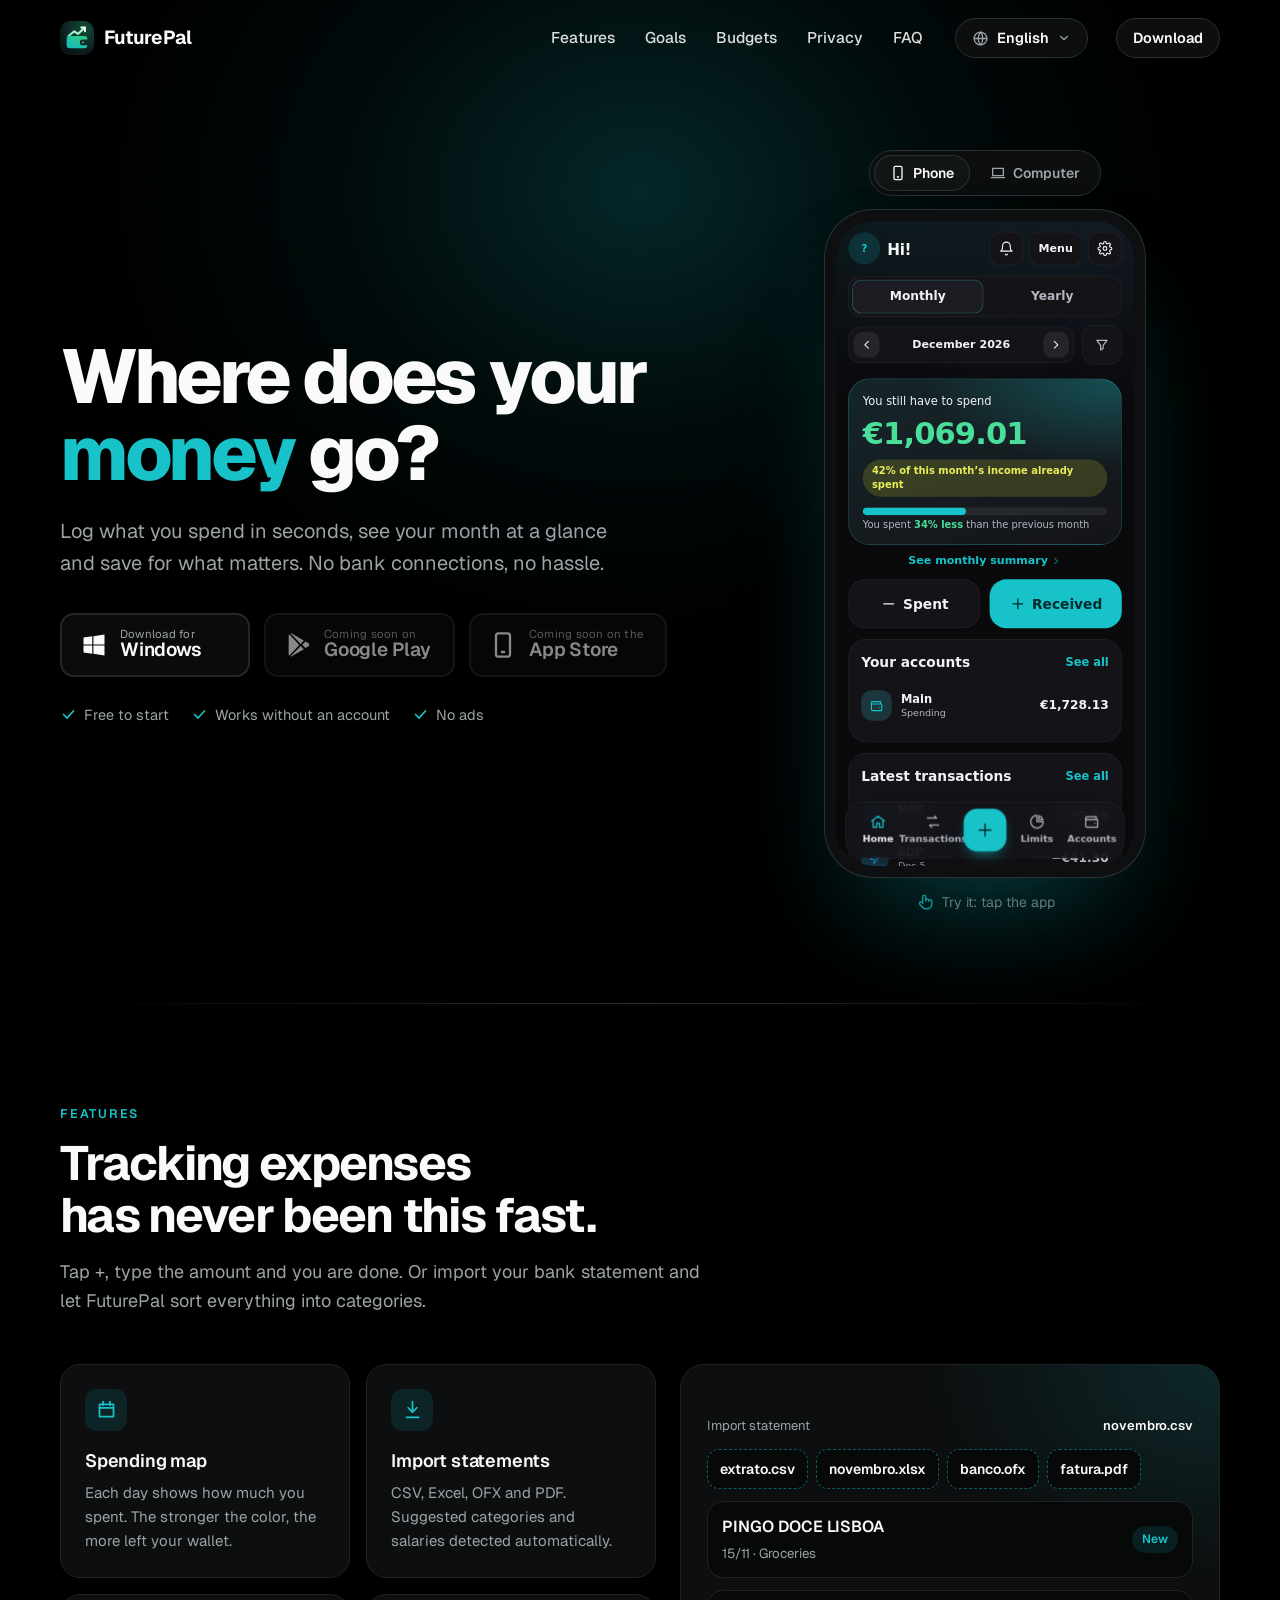
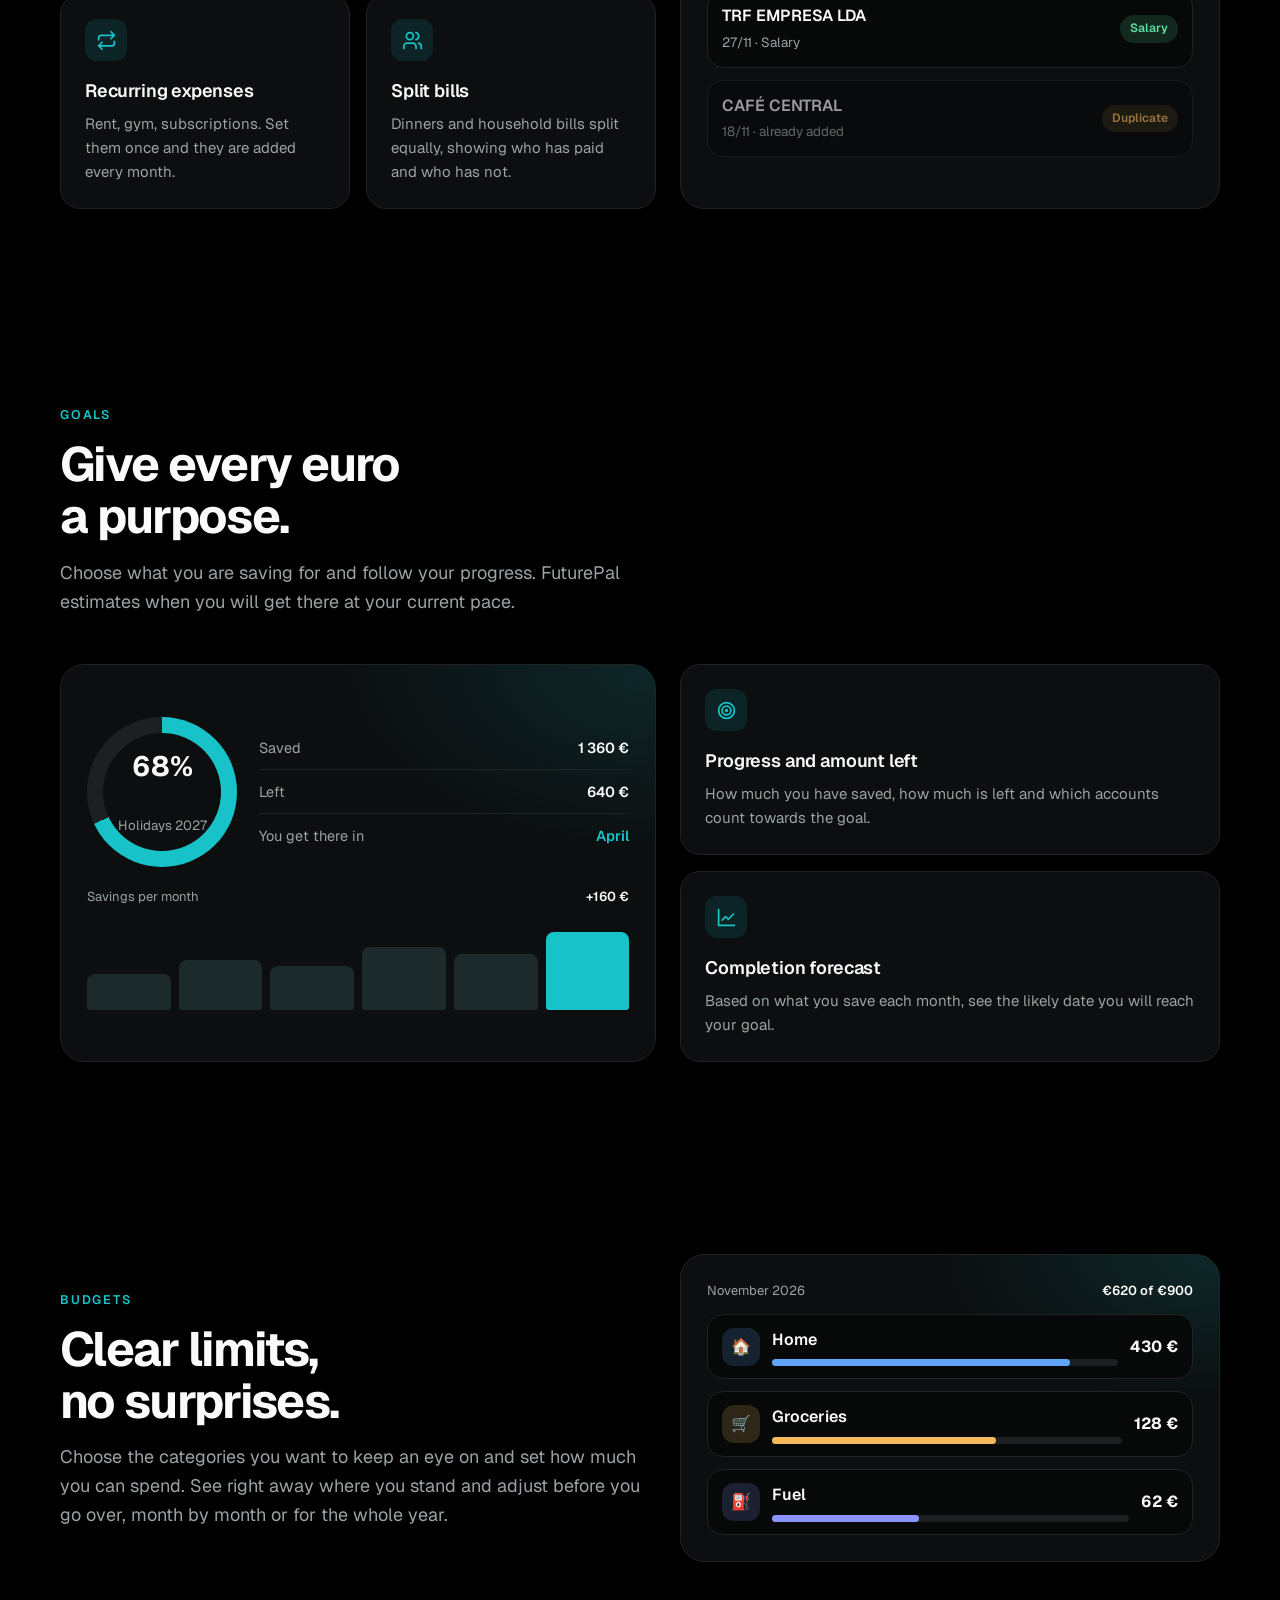
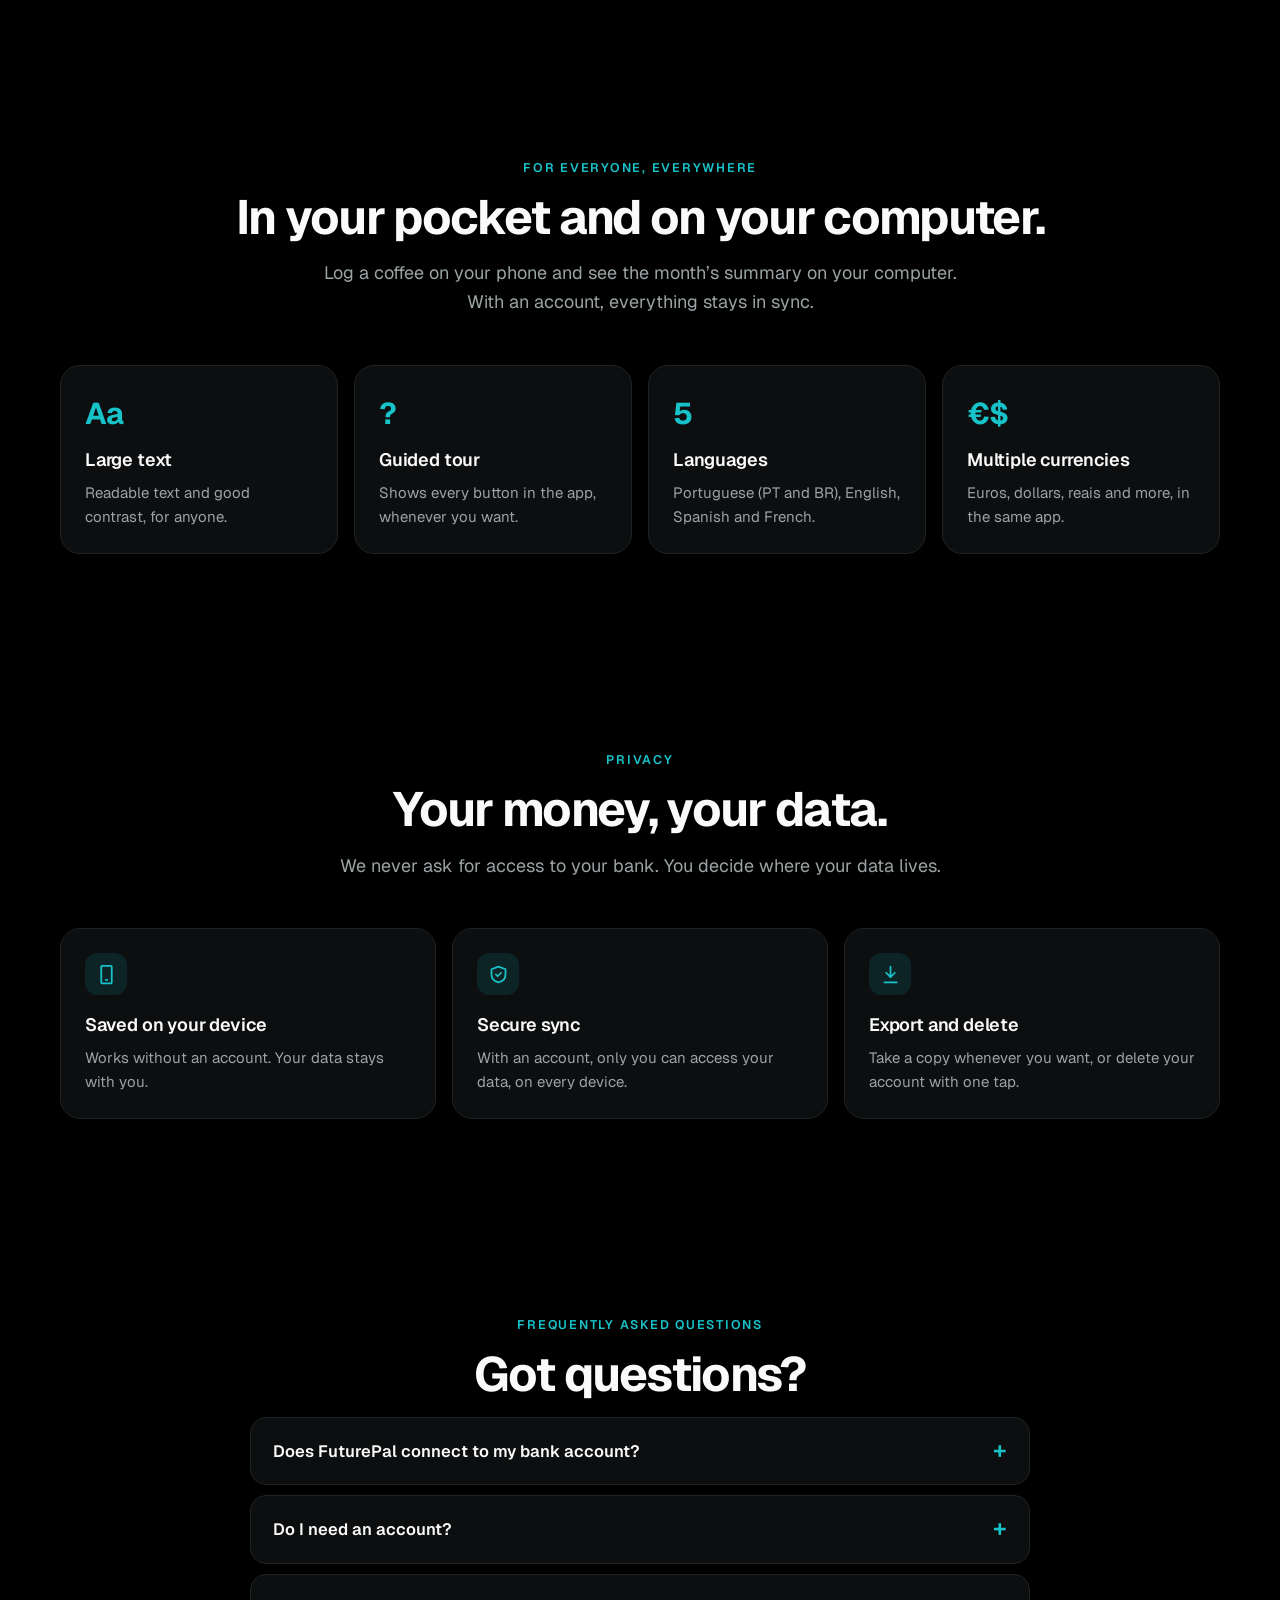
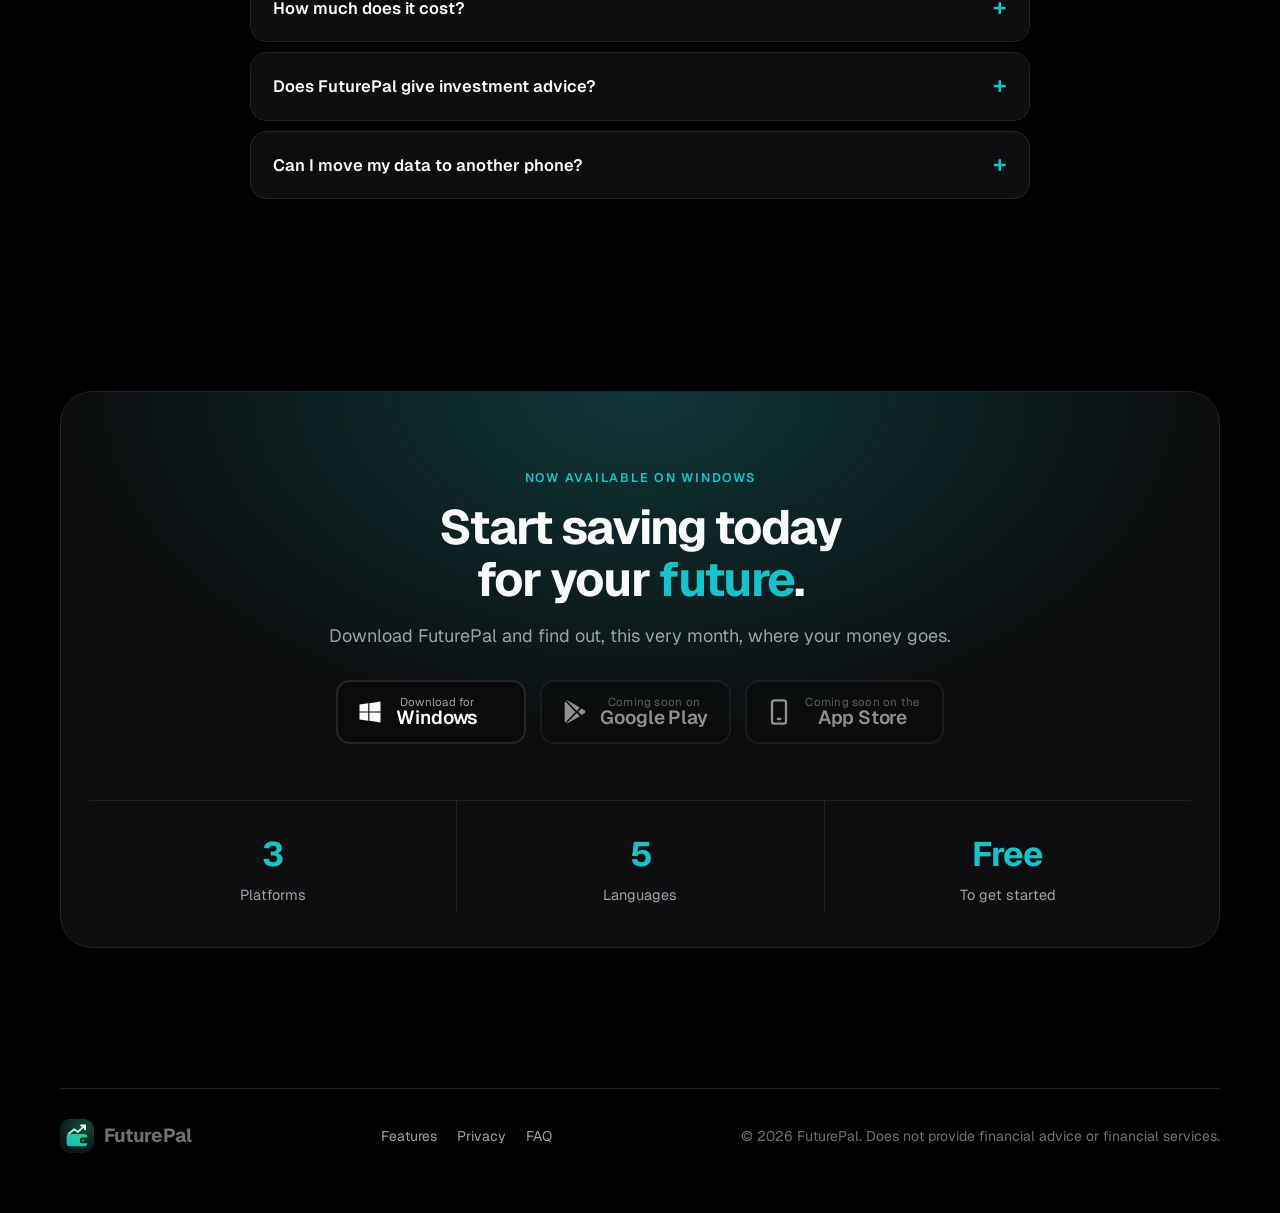
==== index.html @ 7c1280fa "FuturePal marketing site (static)" ====
<!doctype html>
<html lang="pt-PT">
<head>
<meta charset="utf-8">
<meta name="viewport" content="width=device-width, initial-scale=1">
<title>FuturePal · o teu caderno de despesas</title>
<meta name="description" content="FuturePal: a app simples para registar despesas, ver para onde vai o teu dinheiro e poupar para o que importa. Windows, Android e iPhone.">
<meta name="theme-color" content="#000000">
<link rel="icon" type="image/svg+xml" href="favicon.svg">
<link rel="apple-touch-icon" href="apple-touch-icon.png">
<link rel="preconnect" href="https://fonts.googleapis.com">
<link rel="preconnect" href="https://fonts.gstatic.com" crossorigin>
<link href="https://fonts.googleapis.com/css2?family=Geist:wght@400;500;600;700;800&display=swap" rel="stylesheet">
<style>
  :root {
    --bg: #000; --bg-2: #070909; --card: #0c0e0f; --card-2: #121516; --line: #1f2324; --line-2: #2a2f30;
    --text: #fafafa; --muted: #9ba3a4; --dim: #6c7475;
    --brand: #17c3c9; --brand-2: #6fe6ea; --brand-ink: #032a2d; --brand-soft: rgba(23,195,201,.12);
    --pos: #5ee0a0; --warn: #f5b85a; --indigo: #8b93ff;
    --max: 1160px;
  }
  * { box-sizing: border-box; }
  html { scroll-behavior: smooth; background: var(--bg); }
  body { margin: 0; background: var(--bg); color: var(--text); font: 16px/1.6 "Geist", "Segoe UI", system-ui, -apple-system, Roboto, sans-serif; -webkit-font-smoothing: antialiased; overflow-x: hidden; }
  a { color: inherit; }
  img, svg { display: block; }
  .wrap { width: min(var(--max), 100% - 48px); margin: 0 auto; }
  .accent { color: var(--brand); }

  /* ---------- topo */
  header.top { position: fixed; inset: 0 0 auto; z-index: 30; transition: background .25s, border-color .25s; border-bottom: 1px solid transparent; }
  header.top.scrolled { background: rgba(0,0,0,.72); backdrop-filter: blur(14px); border-color: var(--line); }
  .top .wrap { display: flex; align-items: center; gap: 28px; height: 76px; }
  .logo { display: inline-flex; align-items: center; gap: 10px; font-weight: 700; font-size: 19px; letter-spacing: -.02em; text-decoration: none; }
  .logo img { width: 34px; height: 34px; border-radius: 10px; }
  nav.links { display: flex; gap: 30px; margin-left: auto; }
  nav.links a { text-decoration: none; color: var(--text); font-weight: 500; font-size: 15.5px; opacity: .88; }
  nav.links a:hover { opacity: 1; color: var(--brand-2); }
  .pillbtn { display: inline-flex; align-items: center; gap: 8px; height: 40px; padding: 0 16px; border-radius: 999px; border: 1px solid var(--line-2); background: var(--card); color: var(--text); font-weight: 600; font-size: 14.5px; text-decoration: none; }
  .pillbtn:hover { border-color: var(--brand); }
  /* seletor de língua */
  .lang { position: relative; }
  nav.links + .lang { margin-left: 4px; }
  .lang-btn { cursor: pointer; font: inherit; font-weight: 600; font-size: 14.5px; }
  .lang-btn svg { width: 17px; height: 17px; color: var(--muted); }
  .lang-btn .chev { width: 14px; height: 14px; transition: rotate .2s; }
  .lang-btn[aria-expanded="true"] .chev { rotate: 180deg; }
  .lang-menu { position: absolute; right: 0; top: calc(100% + 8px); min-width: 170px; padding: 6px; border-radius: 16px; background: var(--card); border: 1px solid var(--line-2); box-shadow: 0 24px 50px -18px rgba(0,0,0,.8); z-index: 40; }
  .lang-menu button { display: flex; width: 100%; align-items: center; justify-content: space-between; gap: 10px; padding: 10px 12px; border: 0; border-radius: 11px; background: none; color: var(--text); font: inherit; font-size: 14.5px; text-align: left; cursor: pointer; }
  .lang-menu button:hover, .lang-menu button:focus-visible { background: var(--card-2); outline: none; }
  .lang-menu button[aria-selected="true"] { background: var(--brand-soft); font-weight: 600; }
  .lang-menu small { color: var(--dim); font-size: 12px; text-transform: uppercase; }
  a:focus-visible, summary:focus-visible, .store:focus-visible { outline: 2px solid var(--brand); outline-offset: 3px; }

  /* ---------- hero */
  .hero { position: relative; padding: 150px 0 90px; overflow: hidden; }
  .hero::before { content: ""; position: absolute; left: 50%; top: -260px; width: 1100px; height: 900px; transform: translateX(-50%);
    background: radial-gradient(closest-side, rgba(23,195,201,.20), rgba(23,195,201,.05) 55%, transparent); pointer-events: none; }
  .hero .wrap { position: relative; display: grid; grid-template-columns: 1.15fr .85fr; gap: 56px; align-items: center; }
  h1 { font-size: clamp(42px, 6.4vw, 76px); line-height: 1.02; letter-spacing: -.045em; margin: 0 0 22px; font-weight: 800; }
  h1 .line { display: block; white-space: nowrap; }
  .lead { font-size: clamp(17px, 1.8vw, 20px); color: var(--muted); max-width: 560px; margin: 0 0 34px; }
  .stores { display: flex; flex-wrap: wrap; gap: 14px; }
  .store { display: inline-flex; align-items: center; gap: 12px; min-width: 190px; height: 64px; padding: 0 22px 0 18px; border-radius: 14px; background: #0b0b0b; border: 2px solid #262626; color: var(--text); text-decoration: none; transition: border-color .2s, transform .2s; }
  .store:hover { border-color: var(--brand); transform: translateY(-2px); }
  .store svg { width: 28px; height: 28px; flex: none; }
  .store span { display: flex; flex-direction: column; line-height: 1.1; }
  .store small { font-size: 11.5px; color: var(--muted); letter-spacing: .02em; }
  .store b { font-size: 19px; font-weight: 600; letter-spacing: -.01em; }
  .store.off { opacity: .55; pointer-events: none; }
  .store .tag { margin-left: auto; padding: 2px 8px; border-radius: 99px; background: var(--brand-soft); color: var(--brand); font-size: 11px; font-weight: 600; }
  .trust { display: flex; flex-wrap: wrap; gap: 8px 22px; margin-top: 26px; color: var(--muted); font-size: 14.5px; }
  .trust span { display: inline-flex; align-items: center; gap: 7px; }
  .trust svg { width: 17px; height: 17px; color: var(--brand); }

  /* telemóvel com o Início da app */
  .phone { justify-self: center; width: 320px; padding: 11px; border-radius: 48px; background: #0d0f10; box-shadow: 0 0 0 1px #2b3132, 0 60px 120px -40px rgba(23,195,201,.35), 0 40px 80px -30px rgba(0,0,0,.9); position: relative; }
  .phone-wrap { justify-self: center; display: flex; flex-direction: column; align-items: center; gap: 14px; width: 100%; }
  /* escolher a demonstração: telemóvel ou computador */
  .dev-switch { display: inline-flex; gap: 4px; padding: 4px; border-radius: 999px; background: var(--card); border: 1px solid var(--line-2); }
  .dev-switch button { display: inline-flex; align-items: center; gap: 7px; height: 36px; padding: 0 16px; border: 0; border-radius: 999px; background: none; color: var(--muted); font: inherit; font-size: 14px; font-weight: 600; cursor: pointer; }
  .dev-switch button svg { width: 16px; height: 16px; }
  .dev-switch button.on { background: var(--card-2); color: var(--text); box-shadow: inset 0 0 0 1px var(--line-2); }
  .dev-switch button:focus-visible { outline: 2px solid var(--brand); outline-offset: 2px; }
  /* modo computador: o hero passa a uma coluna e o telemóvel dá lugar a um portátil */
  .hero.pc .wrap { grid-template-columns: 1fr; text-align: center; }
  .hero.pc .lead { margin-left: auto; margin-right: auto; }
  .hero.pc .stores, .hero.pc .trust { justify-content: center; }
  .hero.pc .phone { width: min(1100px, 100%); padding: 12px 12px 14px; border-radius: 18px; background: #0d0f10; }
  .hero.pc .phone::after { content: ""; position: absolute; left: -6%; right: -6%; bottom: -16px; height: 16px; border-radius: 0 0 18px 18px; background: linear-gradient(#22282a, #111415); box-shadow: 0 18px 30px -12px rgba(0,0,0,.8); }
  .hero.pc .screen { aspect-ratio: 1920 / 1080; border-radius: 8px; }
  .hero.pc .screen iframe { width: 1920px; height: 1080px; }
  .hero.pc .phone-wrap { margin-top: 10px; }
  .hero.pc .try { margin-top: 18px; }
  /* a app é desenhada com a largura de um telemóvel real (390 px) e reduzida para caber na moldura */
  .screen { position: relative; width: 100%; aspect-ratio: 390 / 844; border-radius: 38px; overflow: hidden; background: #0a0a0d; }
  .screen iframe { position: absolute; left: 0; top: 0; width: 390px; height: 844px; border: 0; transform-origin: 0 0; transform: scale(var(--k, .764)); }
  .try { margin: 0; display: inline-flex; align-items: center; gap: 8px; color: var(--muted); font-size: 14px; }
  .try svg { width: 18px; height: 18px; color: var(--brand); }
  .pulse { animation: fp-pulse 1.2s ease 2; }
  @keyframes fp-pulse { 50% { box-shadow: 0 0 0 6px rgba(23,195,201,.35); } }
  .s-hello small { color: #a9abb6; } .s-hello b { display: block; font-size: 20px; letter-spacing: -.02em; }
  .s-hero { margin-top: 12px; padding: 14px; border-radius: 20px; border: 1px solid rgba(23,195,201,.3); background: radial-gradient(120% 90% at 100% 0%, rgba(23,195,201,.3), transparent 60%), #111316; }
  .s-hero .m { text-align: center; font-weight: 600; margin-bottom: 8px; }
  .s-hero small { color: #a9abb6; } .s-hero strong { display: block; font-size: 30px; letter-spacing: -.03em; line-height: 1.1; margin: 2px 0 8px; }
  .s-bar { height: 6px; border-radius: 9px; background: rgba(255,255,255,.08); } .s-bar i { display: block; width: 40%; height: 100%; border-radius: 9px; background: #17c3c9; }
  .s-stats { display: grid; grid-template-columns: repeat(3, 1fr); gap: 6px; margin-top: 10px; }
  .s-stats div { background: rgba(0,0,0,.4); border-radius: 12px; padding: 7px; } .s-stats small { display: block; font-size: 10px; } .s-stats b { font-size: 11.5px; }
  .s-card { margin-top: 10px; padding: 12px; border-radius: 18px; background: #111316; border: 1px solid rgba(255,255,255,.06); }
  .s-card h4 { margin: 0 0 8px; font-size: 13px; font-weight: 600; }
  .heat { display: grid; grid-template-columns: repeat(7, 1fr); gap: 4px; }
  .heat span { aspect-ratio: 1 / 1.1; border-radius: 7px; background: #1a1c20; display: grid; place-items: center; font-size: 9.5px; color: #a9abb6; }
  .heat .l1 { background: #1f4346; color: #fff; } .heat .l2 { background: #1a6a6e; color: #fff; } .heat .l3 { background: #18999e; color: #032a2d; } .heat .l4 { background: #17c3c9; color: #032a2d; }
  .heat .e { background: none; }
  .s-nav { display: flex; justify-content: space-around; align-items: center; margin-top: 10px; padding: 8px; border-radius: 18px; background: #111316; border: 1px solid rgba(255,255,255,.06); color: #a9abb6; font-size: 9.5px; }
  .s-nav .plus { width: 38px; height: 38px; border-radius: 13px; background: #17c3c9; color: #032a2d; display: grid; place-items: center; font-size: 22px; font-weight: 700; }
  .s-nav .on { color: #fff; }

  /* ---------- secções */
  section { padding: 96px 0; scroll-margin-top: 70px; }
  .eyebrow { display: inline-block; color: var(--brand); font-weight: 600; letter-spacing: .14em; text-transform: uppercase; font-size: 12.5px; margin-bottom: 14px; }
  h2 { font-size: clamp(32px, 4.2vw, 48px); line-height: 1.08; letter-spacing: -.035em; margin: 0 0 16px; font-weight: 700; }
  .sub { color: var(--muted); font-size: 18px; max-width: 640px; margin: 0 0 48px; }
  .head-center { text-align: center; } .head-center .sub { margin-left: auto; margin-right: auto; }
  .divider { height: 1px; background: linear-gradient(90deg, transparent, var(--line-2), transparent); }

  /* cartões de funcionalidades */
  .split { display: grid; grid-template-columns: 1.05fr .95fr; gap: 24px; align-items: stretch; }
  .split.rev .cards { order: 2; }
  .cards { display: grid; grid-template-columns: 1fr 1fr; gap: 16px; }
  .cards.one { grid-template-columns: 1fr; }
  .card { padding: 24px; border-radius: 20px; background: var(--card); border: 1px solid var(--line); transition: border-color .2s, transform .2s; }
  .card:hover { border-color: var(--line-2); transform: translateY(-2px); }
  .card .ic { width: 42px; height: 42px; border-radius: 12px; display: grid; place-items: center; background: var(--brand-soft); color: var(--brand); margin-bottom: 16px; }
  .card .ic svg { width: 21px; height: 21px; }
  .card h3 { margin: 0 0 6px; font-size: 18px; font-weight: 600; letter-spacing: -.01em; }
  .card p { margin: 0; color: var(--muted); font-size: 15px; }

  /* painel com a "imagem" da app */
  .panel { position: relative; border-radius: 24px; padding: 26px; background: radial-gradient(90% 80% at 100% 0%, rgba(23,195,201,.14), transparent 60%), var(--card); border: 1px solid var(--line); display: flex; flex-direction: column; justify-content: center; gap: 12px; overflow: hidden; }
  .panel .ph { font-size: 13px; color: var(--muted); display: flex; justify-content: space-between; }
  .panel .ph b { color: var(--text); font-weight: 600; }
  .row { display: flex; align-items: center; gap: 12px; padding: 12px 14px; border-radius: 16px; background: var(--bg-2); border: 1px solid var(--line); }
  .row .ic { width: 38px; height: 38px; border-radius: 12px; display: grid; place-items: center; font-weight: 700; flex: none; }
  .row .grow { flex: 1; min-width: 0; } .row .grow b { display: block; font-weight: 600; } .row .grow small { color: var(--muted); }
  .bar2 { height: 7px; border-radius: 9px; background: #1c2021; margin-top: 7px; } .bar2 i { display: block; height: 100%; border-radius: 9px; }
  .chip { padding: 4px 10px; border-radius: 99px; font-size: 12px; font-weight: 600; background: var(--brand-soft); color: var(--brand); white-space: nowrap; }
  .files { display: flex; flex-wrap: wrap; gap: 8px; }
  .files span { padding: 8px 12px; border-radius: 12px; background: var(--bg-2); border: 1px dashed rgba(23,195,201,.45); font-weight: 600; font-size: 14px; }
  .goal { display: grid; grid-template-columns: auto 1fr; gap: 22px; align-items: center; }
  .goal-ring { width: 150px; height: 150px; border-radius: 50%; background: conic-gradient(var(--brand) 0 68%, #1c2021 68% 100%); display: grid; place-items: center; }
  .goal-ring div { width: 118px; height: 118px; border-radius: 50%; background: var(--card); display: grid; place-items: center; text-align: center; line-height: 1.2; }
  .goal-ring b { font-size: 28px; } .goal-ring small { color: var(--muted); }
  .kv { display: grid; gap: 10px; }
  .kv div { display: flex; justify-content: space-between; gap: 12px; padding-bottom: 10px; border-bottom: 1px solid var(--line); font-size: 14.5px; }
  .kv div:last-child { border: 0; padding: 0; }
  .kv span { color: var(--muted); } .kv b { font-weight: 600; }
  .trend { display: flex; align-items: flex-end; gap: 8px; height: 90px; }
  .trend i { flex: 1; border-radius: 8px 8px 3px 3px; background: #1c2a2b; }
  .trend i.hi { background: var(--brand); }

  /* plataformas e "para todos" */
  .grid3 { display: grid; grid-template-columns: repeat(3, 1fr); gap: 16px; }
  .grid4 { display: grid; grid-template-columns: repeat(4, 1fr); gap: 16px; }
  .tile .big { font-size: 30px; font-weight: 700; color: var(--brand); letter-spacing: -.02em; margin-bottom: 8px; }

  /* perguntas */
  .faq { max-width: 780px; margin: 0 auto; display: grid; gap: 10px; }
  details { border-radius: 16px; background: var(--card); border: 1px solid var(--line); padding: 2px 22px; }
  summary { cursor: pointer; list-style: none; display: flex; justify-content: space-between; gap: 12px; padding: 18px 0; font-weight: 600; font-size: 16.5px; }
  summary::-webkit-details-marker { display: none; }
  summary::after { content: "+"; color: var(--brand); font-size: 24px; line-height: 1; transition: transform .2s; }
  details[open] summary::after { transform: rotate(45deg); }
  details p { margin: 0 0 18px; color: var(--muted); }

  /* chamada final */
  .final { position: relative; text-align: center; padding: 72px 28px 36px; border-radius: 32px; background: radial-gradient(70% 90% at 50% 0%, rgba(23,195,201,.22), transparent 70%), var(--card); border: 1px solid var(--line); overflow: hidden; }
  .final .sub { margin: 0 auto 30px; }
  .final .stores { justify-content: center; }
  .stats { display: grid; grid-template-columns: repeat(3, 1fr); margin-top: 56px; border-top: 1px solid var(--line); }
  .stats div { padding: 26px 12px 4px; }
  .stats div + div { border-left: 1px solid var(--line); }
  .stats b { display: block; font-size: clamp(26px, 3vw, 34px); font-weight: 700; letter-spacing: -.03em; color: var(--brand); }
  .stats span { color: var(--muted); font-size: 14.5px; }

  footer { padding: 44px 0 60px; color: var(--dim); font-size: 14px; }
  footer .wrap { display: flex; flex-wrap: wrap; gap: 16px 28px; align-items: center; justify-content: space-between; border-top: 1px solid var(--line); padding-top: 30px; }
  footer p { margin: 0; }
  footer nav { display: flex; gap: 20px; } footer nav a { text-decoration: none; color: var(--muted); } footer nav a:hover { color: var(--text); }

  .reveal { opacity: 0; transform: translateY(22px); transition: opacity .7s ease, transform .7s ease; }
  .reveal.in { opacity: 1; transform: none; }

  @media (max-width: 960px) {
    nav.links { display: none; }
    .top .lang { margin-left: auto; }
    .hero { padding: 120px 0 60px; }
    .hero .wrap { grid-template-columns: 1fr; text-align: center; }
    .lead { margin-left: auto; margin-right: auto; }
    .stores, .trust { justify-content: center; }
    .split, .split.rev { grid-template-columns: 1fr; }
    .split.rev .cards { order: 0; }
    .grid3 { grid-template-columns: 1fr; }
    .grid4 { grid-template-columns: 1fr 1fr; }
    section { padding: 64px 0; }
  }
  @media (max-width: 560px) {
    .wrap { width: min(var(--max), 100% - 32px); }
    .cards, .grid4 { grid-template-columns: 1fr; }
    .store { width: 100%; }
    .goal { grid-template-columns: 1fr; justify-items: center; }
    .stats { grid-template-columns: 1fr; }
    .stats div + div { border-left: 0; border-top: 1px solid var(--line); }
    .top .pillbtn.dl { display: none; }
    .top .lang { margin-left: auto; }
    .phone { width: min(320px, 100%); }
  }
  @media (prefers-reduced-motion: reduce) { html { scroll-behavior: auto; } .reveal { opacity: 1; transform: none; transition: none; } .store, .card { transition: none; } }
</style>
</head>
<body>

<!-- ícones reutilizados -->
<svg width="0" height="0" style="position:absolute" aria-hidden="true">
  <symbol id="i-win" viewBox="0 0 24 24"><path fill="currentColor" d="M3 5.5l7.5-1v7H3zM11.5 4.4L21 3v8.5h-9.5zM3 12.5h7.5v7L3 18.5zM11.5 12.5H21V21l-9.5-1.4z"/></symbol>
  <symbol id="i-play" viewBox="0 0 24 24"><path fill="currentColor" d="M4.5 2.8c-.3.3-.5.8-.5 1.4v15.6c0 .6.2 1.1.5 1.4l8.6-9.2zM14.4 12.9l2.6 2.8-10.4 6c-.4.2-.8.3-1.1.2zM14.4 11.1L5.5 1.9c.4-.1.8 0 1.1.2l10.4 6zM18.4 9.1l2.6 1.5c1 .6 1 1.8 0 2.4l-2.6 1.5-2.8-2.7z"/></symbol>
  <symbol id="i-phone" viewBox="0 0 24 24"><path fill="none" stroke="currentColor" stroke-width="2" stroke-linecap="round" d="M8 2h8a2 2 0 0 1 2 2v16a2 2 0 0 1-2 2H8a2 2 0 0 1-2-2V4a2 2 0 0 1 2-2zM11 18h2"/></symbol>
  <symbol id="i-check" viewBox="0 0 24 24"><path fill="none" stroke="currentColor" stroke-width="2.4" stroke-linecap="round" stroke-linejoin="round" d="M5 12l5 5 9-10"/></symbol>
</svg>

<header class="top" id="top">
  <div class="wrap">
    <a class="logo" href="#inicio" aria-label="FuturePal, início">
      <img src="brand/futurepal-icon.svg" alt="" width="34" height="34">
      FuturePal
    </a>
    <nav class="links" aria-label="Secções">
      <a href="#funcoes">Funcionalidades</a>
      <a href="#metas">Metas</a>
      <a href="#orcamentos">Orçamentos</a>
      <a href="#privacidade">Privacidade</a>
      <a href="#perguntas">Perguntas</a>
    </nav>
    <div class="lang" id="lang">
      <button type="button" class="pillbtn lang-btn" aria-haspopup="listbox" aria-expanded="false" aria-label="Língua / Language">
        <svg viewBox="0 0 24 24" fill="none" stroke="currentColor" stroke-width="1.8" stroke-linecap="round" stroke-linejoin="round" aria-hidden="true"><circle cx="12" cy="12" r="9"/><path d="M3 12h18M12 3a14 14 0 0 1 0 18M12 3a14 14 0 0 0 0 18"/></svg>
        <span id="lang-name">Português</span>
        <svg class="chev" viewBox="0 0 24 24" fill="none" stroke="currentColor" stroke-width="2" stroke-linecap="round" stroke-linejoin="round" aria-hidden="true"><path d="M6 9l6 6 6-6"/></svg>
      </button>
      <div class="lang-menu" role="listbox" hidden></div>
    </div>
    <a class="pillbtn dl" href="#descarregar">Descarregar</a>
  </div>
</header>

<main id="inicio">
  <!-- ======================================================= hero -->
  <div class="hero">
    <div class="wrap">
      <div>
        <h1 data-i18n-html="hero"><span class="line">Para onde vai</span><span class="line">o teu <span class="accent">dinheiro</span>?</span></h1>
        <p class="lead">Regista o que gastas em segundos, vê o mês num só olhar e poupa para o que importa. Sem bancos ligados, sem complicações.</p>
        <div class="stores">
          <a class="store" href="https://github.com/therealsyk/futurepal/releases/latest" rel="noopener">
            <svg><use href="#i-win"/></svg><span><small>Descarregar para</small><b>Windows</b></span>
          </a>
          <a class="store off" href="#descarregar" aria-disabled="true">
            <svg><use href="#i-play"/></svg><span><small>Brevemente no</small><b>Google Play</b></span>
          </a>
          <a class="store off" href="#descarregar" aria-disabled="true">
            <svg><use href="#i-phone"/></svg><span><small>Brevemente na</small><b>App Store</b></span>
          </a>
        </div>
        <div class="trust">
          <span><svg><use href="#i-check"/></svg>Grátis para começar</span>
          <span><svg><use href="#i-check"/></svg>Funciona sem conta</span>
          <span><svg><use href="#i-check"/></svg>Sem anúncios</span>
        </div>
      </div>

      <div class="phone-wrap">
        <div class="dev-switch" role="group" aria-label="Demonstração">
          <button type="button" class="on" data-dev="phone" aria-pressed="true"><svg viewBox="0 0 24 24" fill="none" stroke="currentColor" stroke-width="2" stroke-linecap="round" aria-hidden="true"><path d="M8 2h8a2 2 0 0 1 2 2v16a2 2 0 0 1-2 2H8a2 2 0 0 1-2-2V4a2 2 0 0 1 2-2zM11 18h2"/></svg><span>Telemóvel</span></button>
          <button type="button" data-dev="pc" aria-pressed="false"><svg viewBox="0 0 24 24" fill="none" stroke="currentColor" stroke-width="2" stroke-linecap="round" aria-hidden="true"><path d="M4 5h16v11H4zM2 19h20"/></svg><span>Computador</span></button>
        </div>
        <div class="phone">
          <div class="screen"><iframe id="demo" src="demo/index.html?lang=pt" title="Demonstração interativa da app FuturePal" loading="lazy"></iframe></div>
        </div>
        <p class="try"><svg viewBox="0 0 24 24" fill="none" stroke="currentColor" stroke-width="2" stroke-linecap="round" stroke-linejoin="round" aria-hidden="true"><path d="M9 11V5a2 2 0 0 1 4 0v6M13 10a2 2 0 0 1 4 0v1M17 11a2 2 0 0 1 4 0v4a6 6 0 0 1-6 6h-2a6 6 0 0 1-5-2.7L5 15a2 2 0 0 1 3.3-2.3L9 14"/></svg><span>Experimenta: toca na app</span></p>
      </div>
    </div>
  </div>

  <div class="wrap divider"></div>

  <!-- ======================================================= funcionalidades -->
  <section id="funcoes">
    <div class="wrap">
      <div class="reveal">
        <span class="eyebrow">Funcionalidades</span>
        <h2>Registar despesas<br>nunca foi tão rápido.</h2>
        <p class="sub">Toca no +, escreve o valor e está feito. Ou importa o extrato do banco e deixa o FuturePal arrumar tudo por categorias.</p>
      </div>
      <div class="split">
        <div class="cards">
          <div class="card reveal">
            <div class="ic"><svg viewBox="0 0 24 24" fill="none" stroke="currentColor" stroke-width="2" stroke-linecap="round" stroke-linejoin="round"><path d="M4 6h16v14H4zM4 10h16M8 3v4M16 3v4"/></svg></div>
            <h3>Mapa de gastos</h3><p>Cada dia mostra quanto gastaste. Quanto mais forte a cor, mais saiu da carteira.</p>
          </div>
          <div class="card reveal">
            <div class="ic"><svg viewBox="0 0 24 24" fill="none" stroke="currentColor" stroke-width="2" stroke-linecap="round" stroke-linejoin="round"><path d="M12 3v12M7 10l5 5 5-5M5 21h14"/></svg></div>
            <h3>Importar extratos</h3><p>CSV, Excel, OFX e PDF. Categorias sugeridas e salários detetados sozinhos.</p>
          </div>
          <div class="card reveal">
            <div class="ic"><svg viewBox="0 0 24 24" fill="none" stroke="currentColor" stroke-width="2" stroke-linecap="round" stroke-linejoin="round"><path d="M17 2l4 4-4 4M3 11V9a3 3 0 0 1 3-3h15M7 22l-4-4 4-4M21 13v2a3 3 0 0 1-3 3H3"/></svg></div>
            <h3>Despesas fixas</h3><p>Renda, ginásio, subscrições. Defines uma vez e entram todos os meses.</p>
          </div>
          <div class="card reveal">
            <div class="ic"><svg viewBox="0 0 24 24" fill="none" stroke="currentColor" stroke-width="2" stroke-linecap="round" stroke-linejoin="round"><path d="M16 21v-2a4 4 0 0 0-4-4H6a4 4 0 0 0-4 4v2M9 11a4 4 0 1 0 0-8 4 4 0 0 0 0 8zM22 21v-2a4 4 0 0 0-3-3.9M16 3.1a4 4 0 0 1 0 7.8"/></svg></div>
            <h3>Dividir contas</h3><p>Jantares e contas da casa divididos por igual, com quem já pagou e quem falta.</p>
          </div>
        </div>
        <div class="panel reveal" aria-hidden="true">
          <div class="ph"><span>Importar extrato</span><b>novembro.csv</b></div>
          <div class="files"><span>extrato.csv</span><span>novembro.xlsx</span><span>banco.ofx</span><span>fatura.pdf</span></div>
          <div class="row"><div class="grow"><b>PINGO DOCE LISBOA</b><small>15/11 · Supermercado</small></div><span class="chip">Novo</span></div>
          <div class="row"><div class="grow"><b>TRF EMPRESA LDA</b><small>27/11 · Salário</small></div><span class="chip" style="background:rgba(94,224,160,.14);color:#5ee0a0">Salário</span></div>
          <div class="row" style="opacity:.6"><div class="grow"><b>CAFÉ CENTRAL</b><small>18/11 · já registado</small></div><span class="chip" style="background:rgba(245,184,90,.14);color:#f5b85a">Repetido</span></div>
        </div>
      </div>
    </div>
  </section>

  <!-- ======================================================= metas -->
  <section id="metas">
    <div class="wrap">
      <div class="reveal">
        <span class="eyebrow">Metas</span>
        <h2>Dá um destino<br>a cada euro.</h2>
        <p class="sub">Escolhe para o que estás a poupar e acompanha o caminho. O FuturePal estima quando lá chegas, ao teu ritmo atual.</p>
      </div>
      <div class="split rev">
        <div class="cards one">
          <div class="card reveal">
            <div class="ic"><svg viewBox="0 0 24 24" fill="none" stroke="currentColor" stroke-width="2" stroke-linecap="round" stroke-linejoin="round"><circle cx="12" cy="12" r="9"/><circle cx="12" cy="12" r="5"/><circle cx="12" cy="12" r="1"/></svg></div>
            <h3>Progresso e valor em falta</h3><p>Quanto já juntaste, quanto falta e as contas que contam para a meta.</p>
          </div>
          <div class="card reveal">
            <div class="ic"><svg viewBox="0 0 24 24" fill="none" stroke="currentColor" stroke-width="2" stroke-linecap="round" stroke-linejoin="round"><path d="M3 3v18h18M7 15l4-4 3 3 6-6"/></svg></div>
            <h3>Previsão de conclusão</h3><p>Com base no que poupas por mês, vês a data provável em que chegas à meta.</p>
          </div>
        </div>
        <div class="panel reveal" aria-hidden="true">
          <div class="goal">
            <div class="goal-ring"><div><b>68%</b><small>Férias 2027</small></div></div>
            <div class="kv">
              <div><span>Juntado</span><b>1 360 €</b></div>
              <div><span>Falta</span><b>640 €</b></div>
              <div><span>Chegas lá em</span><b class="accent">abril</b></div>
            </div>
          </div>
          <div class="ph" style="margin-top:8px"><span>Poupança por mês</span><b>+160 €</b></div>
          <div class="trend"><i style="height:40%"></i><i style="height:55%"></i><i style="height:48%"></i><i style="height:70%"></i><i style="height:62%"></i><i class="hi" style="height:86%"></i></div>
        </div>
      </div>
    </div>
  </section>

  <!-- ======================================================= orçamentos -->
  <section id="orcamentos">
    <div class="wrap">
      <div class="split">
        <div class="reveal" style="align-self:center">
          <span class="eyebrow">Orçamentos</span>
          <h2>Limites claros,<br>sem surpresas.</h2>
          <p class="sub" style="margin-bottom:0">Escolhe as categorias que queres controlar e define quanto podes gastar. Vês logo onde estás e acertas o passo antes de passar do limite, mês a mês ou no ano inteiro.</p>
        </div>
        <div class="panel reveal" aria-hidden="true">
          <div class="ph"><span>Novembro 2026</span><b>620 € de 900 €</b></div>
          <div class="row"><span class="ic" style="background:rgba(96,165,250,.16);color:#60a5fa">🏠</span><div class="grow"><b>Casa</b><div class="bar2"><i style="width:86%;background:#60a5fa"></i></div></div><b>430 €</b></div>
          <div class="row"><span class="ic" style="background:rgba(245,184,90,.16);color:#f5b85a">🛒</span><div class="grow"><b>Supermercado</b><div class="bar2"><i style="width:64%;background:#f5b85a"></i></div></div><b>128 €</b></div>
          <div class="row"><span class="ic" style="background:rgba(139,147,255,.16);color:#8b93ff">⛽</span><div class="grow"><b>Combustível</b><div class="bar2"><i style="width:41%;background:#8b93ff"></i></div></div><b>62 €</b></div>
        </div>
      </div>
    </div>
  </section>

  <!-- ======================================================= em todo o lado / para todos -->
  <section>
    <div class="wrap">
      <div class="head-center reveal">
        <span class="eyebrow">Para todos, em todo o lado</span>
        <h2>No bolso e no computador.</h2>
        <p class="sub">Regista um café no telemóvel e vê o resumo do mês no computador. Com uma conta, tudo fica sincronizado.</p>
      </div>
      <div class="grid4">
        <div class="card tile reveal"><div class="big">Aa</div><h3>Letra grande</h3><p>Texto legível e bom contraste, para qualquer pessoa.</p></div>
        <div class="card tile reveal"><div class="big">?</div><h3>Visita guiada</h3><p>Mostra cada botão da app, sempre que quiseres.</p></div>
        <div class="card tile reveal"><div class="big">5</div><h3>Idiomas</h3><p>Português (PT e BR), inglês, espanhol e francês.</p></div>
        <div class="card tile reveal"><div class="big">€$</div><h3>Várias moedas</h3><p>Euros, dólares, reais e mais, na mesma app.</p></div>
      </div>
    </div>
  </section>

  <!-- ======================================================= privacidade -->
  <section id="privacidade">
    <div class="wrap">
      <div class="head-center reveal">
        <span class="eyebrow">Privacidade</span>
        <h2>O teu dinheiro, os teus dados.</h2>
        <p class="sub">Nunca te pedimos o acesso ao banco. Tu decides onde ficam os teus dados.</p>
      </div>
      <div class="grid3">
        <div class="card reveal">
          <div class="ic"><svg viewBox="0 0 24 24" fill="none" stroke="currentColor" stroke-width="2" stroke-linecap="round" stroke-linejoin="round"><path d="M7 2h10a1 1 0 0 1 1 1v18a1 1 0 0 1-1 1H7a1 1 0 0 1-1-1V3a1 1 0 0 1 1-1zM11 18h2"/></svg></div>
          <h3>Guardado no teu aparelho</h3><p>Funciona sem conta. Os dados ficam só contigo.</p>
        </div>
        <div class="card reveal">
          <div class="ic"><svg viewBox="0 0 24 24" fill="none" stroke="currentColor" stroke-width="2" stroke-linecap="round" stroke-linejoin="round"><path d="M12 3l8 3v6c0 5-3.5 8-8 9-4.5-1-8-4-8-9V6zM9 12l2 2 4-4"/></svg></div>
          <h3>Sincronização segura</h3><p>Com conta, só tu acedes aos teus dados, em todos os aparelhos.</p>
        </div>
        <div class="card reveal">
          <div class="ic"><svg viewBox="0 0 24 24" fill="none" stroke="currentColor" stroke-width="2" stroke-linecap="round" stroke-linejoin="round"><path d="M12 3v12M7 10l5 5 5-5M5 21h14"/></svg></div>
          <h3>Exportar e apagar</h3><p>Leva uma cópia quando quiseres, ou apaga a conta com um toque.</p>
        </div>
      </div>
    </div>
  </section>

  <!-- ======================================================= perguntas -->
  <section id="perguntas">
    <div class="wrap">
      <div class="head-center reveal">
        <span class="eyebrow">Perguntas frequentes</span>
        <h2>Tens dúvidas?</h2>
      </div>
      <div class="faq">
        <details><summary>O FuturePal liga-se à minha conta do banco?</summary><p>Não. Registas os movimentos tu, ou importas o extrato que descarregas do banco. Nunca te pedimos as credenciais do banco.</p></details>
        <details><summary>Preciso de criar conta?</summary><p>Não. Podes usar a app sem conta, e os dados ficam só no teu aparelho. A conta só serve para sincronizar entre o telemóvel e o computador.</p></details>
        <details><summary>Quanto custa?</summary><p>Podes começar grátis. O plano Plus junta funcionalidades extra, como o assistente com IA.</p></details>
        <details><summary>O FuturePal dá conselhos de investimento?</summary><p>Não. O FuturePal ajuda-te a organizar despesas e poupanças, mas não presta aconselhamento financeiro.</p></details>
        <details><summary>Posso levar os meus dados para outro telemóvel?</summary><p>Sim. Com conta, aparecem sozinhos. Sem conta, exportas uma cópia de segurança e importas no aparelho novo.</p></details>
      </div>
    </div>
  </section>

  <!-- ======================================================= descarregar -->
  <section id="descarregar">
    <div class="wrap">
      <div class="final reveal">
        <span class="eyebrow">Já disponível no Windows</span>
        <h2 data-i18n-html="final">Começa hoje a poupar<br>para o teu <span class="accent">futuro</span>.</h2>
        <p class="sub">Descarrega o FuturePal e percebe, ainda este mês, para onde vai o teu dinheiro.</p>
        <div class="stores">
          <a class="store" href="https://github.com/therealsyk/futurepal/releases/latest" rel="noopener">
            <svg><use href="#i-win"/></svg><span><small>Descarregar para</small><b>Windows</b></span>
          </a>
          <a class="store off" href="#descarregar" aria-disabled="true">
            <svg><use href="#i-play"/></svg><span><small>Brevemente no</small><b>Google Play</b></span>
          </a>
          <a class="store off" href="#descarregar" aria-disabled="true">
            <svg><use href="#i-phone"/></svg><span><small>Brevemente na</small><b>App Store</b></span>
          </a>
        </div>
        <div class="stats">
          <div><b>3</b><span>Plataformas</span></div>
          <div><b>5</b><span>Idiomas</span></div>
          <div><b>Grátis</b><span>Para começar</span></div>
        </div>
      </div>
    </div>
  </section>
</main>

<footer>
  <div class="wrap">
    <a class="logo" href="#inicio"><img src="brand/futurepal-icon.svg" alt="" width="30" height="30">FuturePal</a>
    <nav aria-label="Rodapé"><a href="#funcoes">Funcionalidades</a><a href="#privacidade">Privacidade</a><a href="#perguntas">Perguntas</a></nav>
    <p>© <span id="year">2026</span> FuturePal. Não presta aconselhamento nem serviços financeiros.</p>
  </div>
</footer>

<script src="i18n.js"></script>
<script>
  // Mapa de gastos do telemóvel de demonstração (novembro de 2026 começa num domingo; semana começa à segunda).
  (function () {
    var lv = { 2: 2, 4: 1, 9: 4, 12: 2, 15: 2, 16: 2, 17: 1, 18: 1 };
    var h = document.getElementById('heat'), html = '';
    if (!h) { document.getElementById('year').textContent = new Date().getFullYear(); return; }
    for (var e = 0; e < 6; e++) html += '<span class="e"></span>';
    for (var d = 1; d <= 30; d++) html += '<span class="l' + (lv[d] || 0) + '">' + d + '</span>';
    h.innerHTML = html;
    document.getElementById('year').textContent = new Date().getFullYear();
  })();
  // Língua: português no HTML; as outras vêm de i18n.js. Fica guardada no browser; na 1.ª visita segue o aparelho.
  (function () {
    var I = window.FP_I18N; if (!I) return;
    var idx = { en: 0, es: 1, fr: 2 };
    var norm = function (t) { return t.replace(/\s+/g, ' ').trim(); };
    // guarda os textos originais (português)
    var nodes = [], walker = document.createTreeWalker(document.body, NodeFilter.SHOW_TEXT, {
      acceptNode: function (n) {
        var p = n.parentNode;
        if (!p || p.closest('script, style, svg, .lang, [data-i18n-html]')) return NodeFilter.FILTER_REJECT;
        return I.text[norm(n.nodeValue)] ? NodeFilter.FILTER_ACCEPT : NodeFilter.FILTER_REJECT;
      },
    });
    while (walker.nextNode()) nodes.push({ n: walker.currentNode, pt: walker.currentNode.nodeValue });
    var blocks = [].map.call(document.querySelectorAll('[data-i18n-html]'), function (el) { return { el: el, pt: el.innerHTML }; });
    var meta = document.querySelector('meta[name="description"]');

    function apply(code) {
      if (!I.langs.some(function (l) { return l.code === code; })) code = 'pt';
      var k = idx[code];
      nodes.forEach(function (x) {
        if (code === 'pt') { x.n.nodeValue = x.pt; return; }
        var tr = I.text[norm(x.pt)];
        var lead = x.pt.match(/^\s*/)[0], tail = x.pt.match(/\s*$/)[0];
        x.n.nodeValue = lead + tr[k] + tail;
      });
      blocks.forEach(function (b) { var key = b.el.getAttribute('data-i18n-html'); b.el.innerHTML = code === 'pt' ? b.pt : (I.html[key][code] || b.pt); });
      var L = I.langs.filter(function (l) { return l.code === code; })[0];
      document.documentElement.lang = L.html;
      document.title = I.meta.title[code];
      if (meta) meta.setAttribute('content', I.meta.description[code]);
      document.getElementById('lang-name').textContent = L.label;
      [].forEach.call(menu.querySelectorAll('button'), function (b) { b.setAttribute('aria-selected', String(b.dataset.code === code)); });
      try { localStorage.setItem('fp.lang', code); } catch (e) {}
      var fr = document.getElementById('demo');
      if (fr) { var want = 'demo/index.html?lang=' + code; if (fr.getAttribute('src') !== want) fr.setAttribute('src', want); }
    }

    var box = document.getElementById('lang'), btn = box.querySelector('.lang-btn'), menu = box.querySelector('.lang-menu');
    menu.innerHTML = I.langs.map(function (l) { return '<button type="button" role="option" data-code="' + l.code + '"><span>' + l.label + '</span><small>' + l.code + '</small></button>'; }).join('');
    function open(v) { menu.hidden = !v; btn.setAttribute('aria-expanded', String(v)); if (v) (menu.querySelector('[aria-selected="true"]') || menu.querySelector('button')).focus(); }
    btn.addEventListener('click', function () { open(menu.hidden); });
    menu.addEventListener('click', function (e) { var b = e.target.closest('button'); if (!b) return; apply(b.dataset.code); open(false); btn.focus(); });
    document.addEventListener('click', function (e) { if (!box.contains(e.target)) open(false); });
    box.addEventListener('keydown', function (e) {
      var items = [].slice.call(menu.querySelectorAll('button')), i = items.indexOf(document.activeElement);
      if (e.key === 'Escape') { open(false); btn.focus(); }
      else if (e.key === 'ArrowDown' && !menu.hidden) { e.preventDefault(); (items[i + 1] || items[0]).focus(); }
      else if (e.key === 'ArrowUp' && !menu.hidden) { e.preventDefault(); (items[i - 1] || items[items.length - 1]).focus(); }
    });

    var saved = null; try { saved = localStorage.getItem('fp.lang'); } catch (e) {}
    var dev = (navigator.language || 'pt').slice(0, 2).toLowerCase();
    apply(saved || (idx[dev] !== undefined ? dev : dev === 'pt' ? 'pt' : 'en'));
  })();
  // A demonstração (iframe) pede para descarregar: vai à secção de download e realça o botão do Windows.
  window.addEventListener('message', function (e) {
    if (!e.data || e.data.type !== 'futurepal-demo' || e.data.action !== 'download') return;
    document.getElementById('descarregar').scrollIntoView({ behavior: 'smooth' });
    var b = document.querySelector('#descarregar .store'); if (b) { b.classList.remove('pulse'); void b.offsetWidth; b.classList.add('pulse'); }
  });
  // Demonstração: telemóvel (desenhada a 390 px) ou computador (1280 px), reduzida para caber na moldura.
  (function () {
    var sc = document.querySelector('.screen'), hero = document.querySelector('.hero'); if (!sc) return;
    var base = function () { return hero.classList.contains("pc") ? 1920 : 390; };
    var fit = function () { sc.style.setProperty('--k', String(sc.clientWidth / base())); };
    var btns = document.querySelectorAll('.dev-switch button');
    [].forEach.call(btns, function (b) {
      b.addEventListener('click', function () {
        var pc = b.dataset.dev === 'pc';
        hero.classList.toggle('pc', pc);
        [].forEach.call(btns, function (x) { var on = x === b; x.classList.toggle('on', on); x.setAttribute('aria-pressed', String(on)); });
        fit();
      });
    });
    fit(); window.addEventListener('resize', fit);
  })();
  // Topo transparente que ganha fundo ao fazer scroll.
  (function () {
    var top = document.getElementById('top');
    var on = function () { top.classList.toggle('scrolled', window.scrollY > 10); };
    on(); window.addEventListener('scroll', on, { passive: true });
  })();
  // Aparecer ao fazer scroll.
  (function () {
    var els = document.querySelectorAll('.reveal');
    if (!('IntersectionObserver' in window)) { els.forEach(function (el) { el.classList.add('in'); }); return; }
    var io = new IntersectionObserver(function (entries) {
      entries.forEach(function (en) { if (en.isIntersecting) { en.target.classList.add('in'); io.unobserve(en.target); } });
    }, { threshold: 0.12 });
    els.forEach(function (el) { io.observe(el); });
  })();
</script>
</body>
</html>
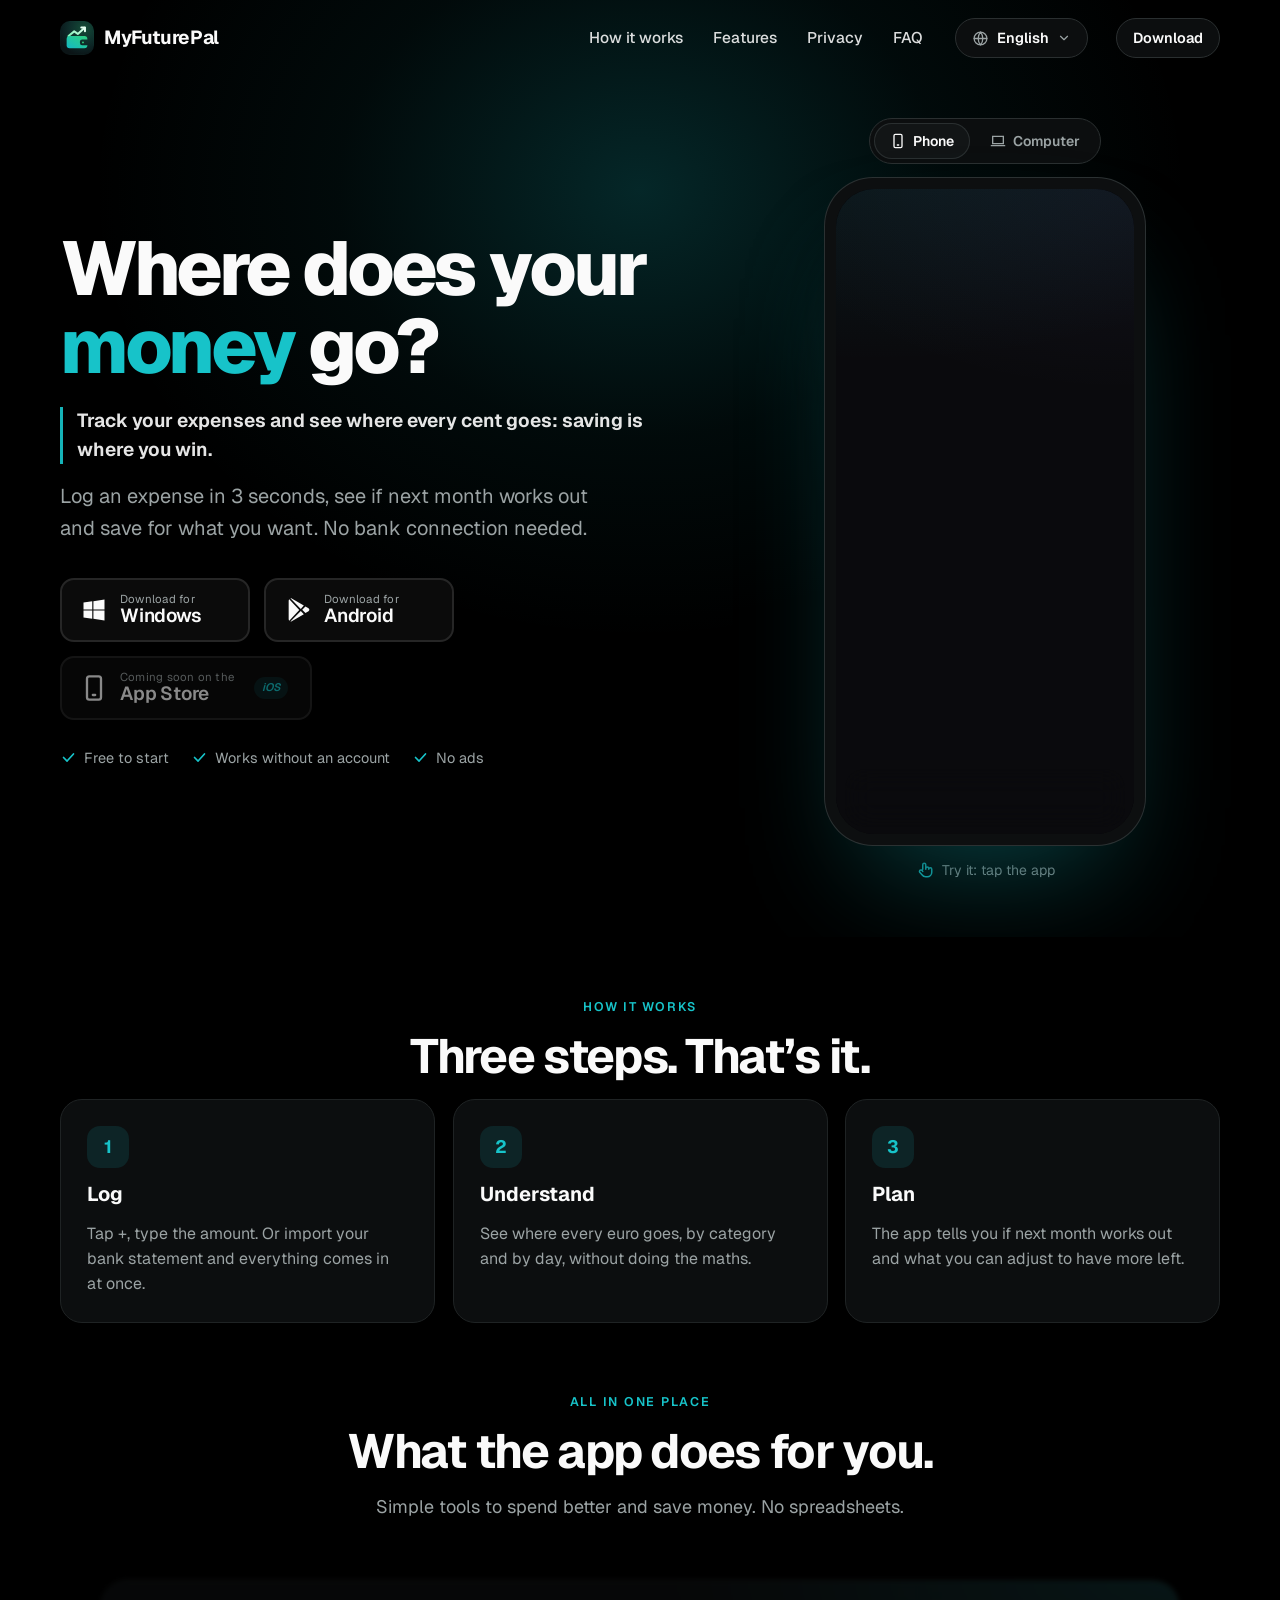
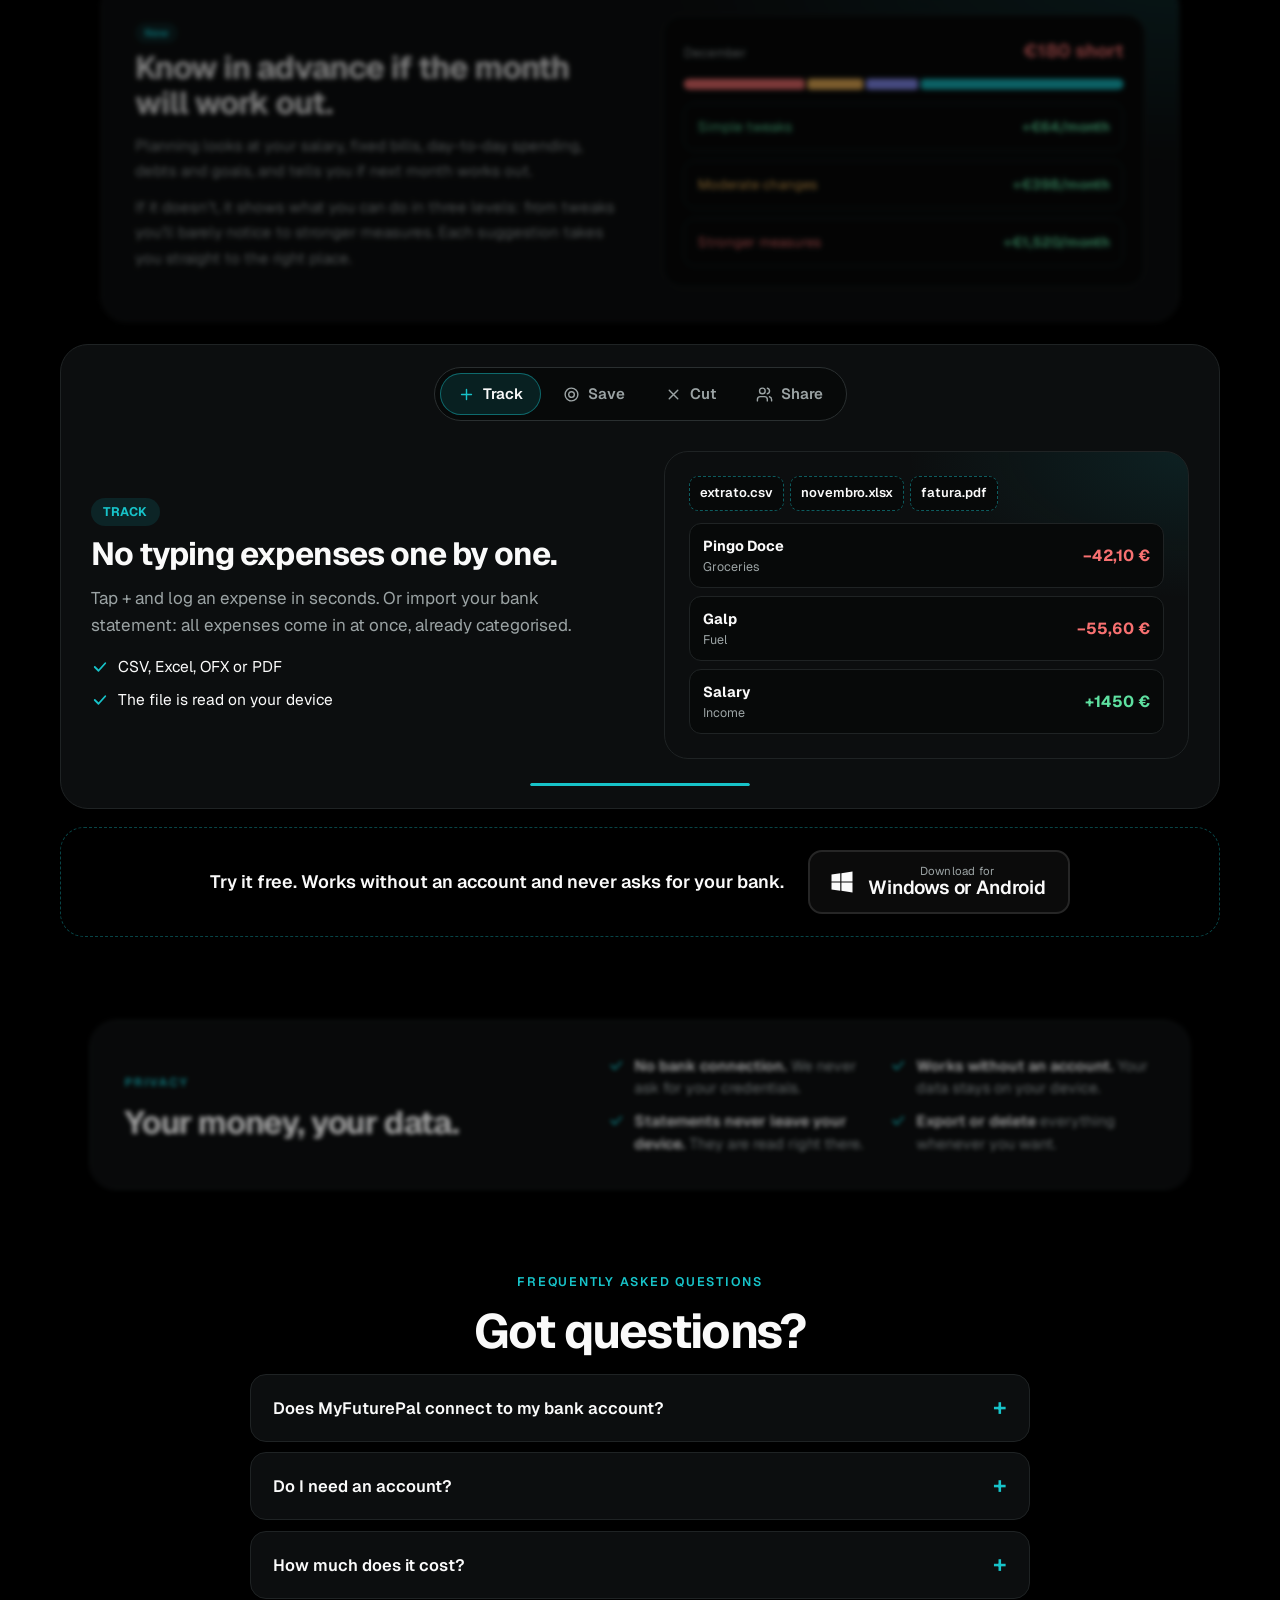
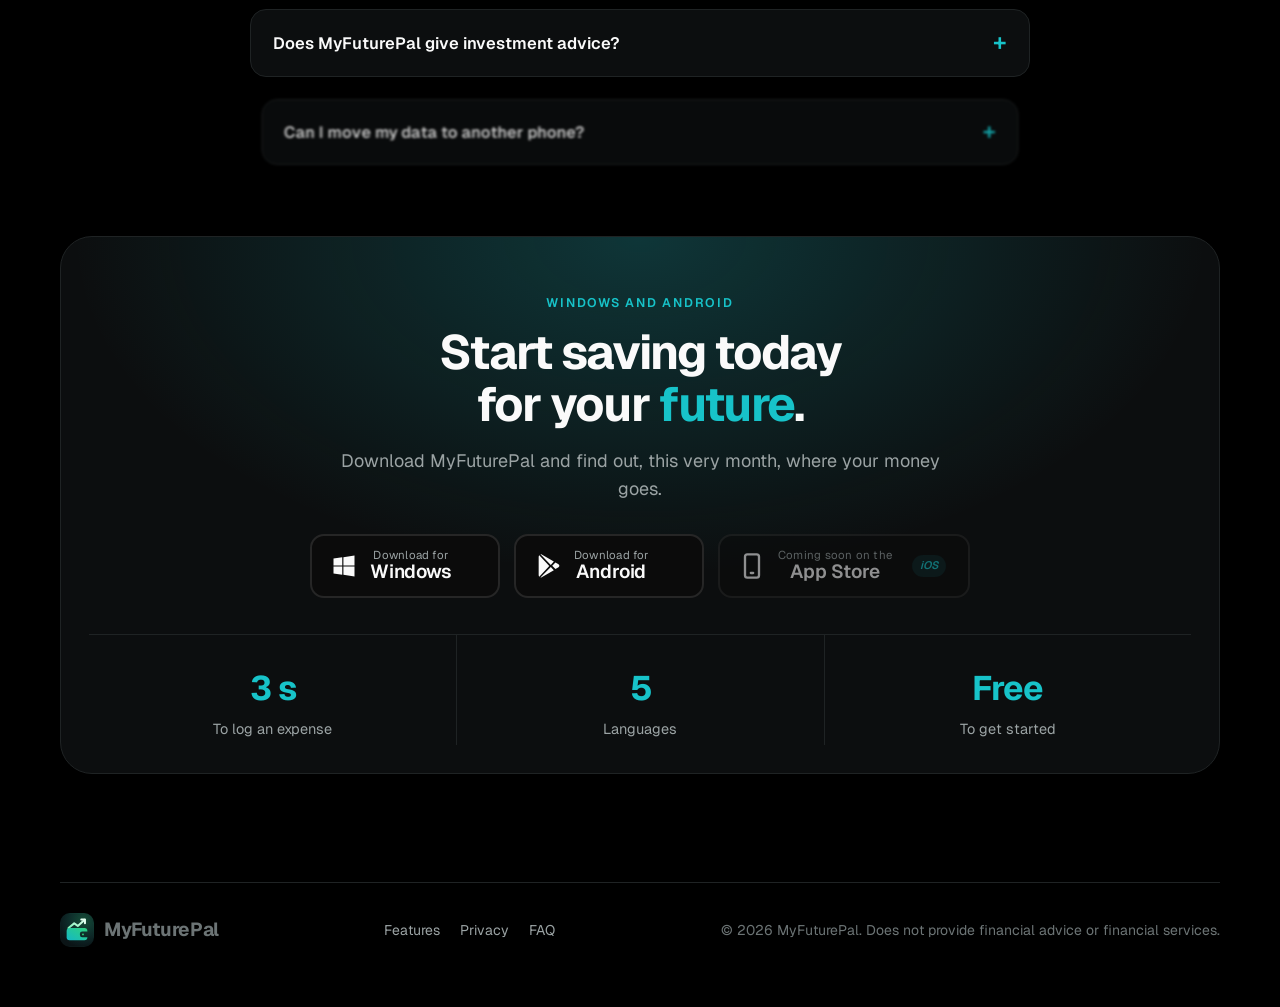
==== commit f61c5020: "Website: frase 'no poupar é que está o ganho' no topo" ====
--- a/index.html
+++ b/index.html
@@ -3,8 +3,8 @@
 <head>
 <meta charset="utf-8">
 <meta name="viewport" content="width=device-width, initial-scale=1">
-<title>FuturePal · o teu caderno de despesas</title>
-<meta name="description" content="FuturePal: a app simples para registar despesas, ver para onde vai o teu dinheiro e poupar para o que importa. Windows, Android e iPhone.">
+<title>MyFuturePal · o teu caderno de despesas</title>
+<meta name="description" content="MyFuturePal: a app simples para registar despesas, ver para onde vai o teu dinheiro e poupar para o que importa. Windows, Android e iPhone.">
 <meta name="theme-color" content="#000000">
 <link rel="icon" type="image/svg+xml" href="favicon.svg">
 <link rel="apple-touch-icon" href="apple-touch-icon.png">
@@ -53,6 +53,11 @@
   a:focus-visible, summary:focus-visible, .store:focus-visible { outline: 2px solid var(--brand); outline-offset: 3px; }
 
   /* ---------- hero */
+  /* frase do assistente inicial da app, logo abaixo do título */
+  .motto { margin: 14px 0 0; padding-left: 14px; border-left: 3px solid var(--brand); font-size: clamp(16px, 1.6vw, 19px); font-weight: 650; line-height: 1.5; color: var(--text, #e8ecf1); opacity: 0; animation: motto-in .8s cubic-bezier(.2, .8, .2, 1) .35s forwards; }
+  @keyframes motto-in { from { opacity: 0; transform: translateY(8px); } to { opacity: .92; transform: none; } }
+  .hero.pc .motto { display: inline-block; text-align: left; }
+  .motto + .lead { margin-top: 16px; }
   .hero { position: relative; padding: 150px 0 90px; overflow: hidden; }
   .hero::before { content: ""; position: absolute; left: 50%; top: -260px; width: 1100px; height: 900px; transform: translateX(-50%);
     background: radial-gradient(closest-side, rgba(23,195,201,.20), rgba(23,195,201,.05) 55%, transparent); pointer-events: none; }
@@ -88,13 +93,19 @@
   .hero.pc .stores, .hero.pc .trust { justify-content: center; }
   .hero.pc .phone { width: min(1100px, 100%); padding: 12px 12px 14px; border-radius: 18px; background: #0d0f10; }
   .hero.pc .phone::after { content: ""; position: absolute; left: -6%; right: -6%; bottom: -16px; height: 16px; border-radius: 0 0 18px 18px; background: linear-gradient(#22282a, #111415); box-shadow: 0 18px 30px -12px rgba(0,0,0,.8); }
-  .hero.pc .screen { aspect-ratio: 1920 / 1080; border-radius: 8px; }
-  .hero.pc .screen iframe { width: 1920px; height: 1080px; }
   .hero.pc .phone-wrap { margin-top: 10px; }
   .hero.pc .try { margin-top: 18px; }
-  /* a app é desenhada com a largura de um telemóvel real (390 px) e reduzida para caber na moldura */
+  /* a app é desenhada com a largura real de cada aparelho e reduzida para caber na moldura */
   .screen { position: relative; width: 100%; aspect-ratio: 390 / 844; border-radius: 38px; overflow: hidden; background: #0a0a0d; }
   .screen iframe { position: absolute; left: 0; top: 0; width: 390px; height: 844px; border: 0; transform-origin: 0 0; transform: scale(var(--k, .764)); }
+  .screen.pcs { display: none; aspect-ratio: 1920 / 1080; border-radius: 8px; }
+  .screen.pcs iframe { width: 1920px; height: 1080px; opacity: 0; transition: opacity .35s ease; }
+  .screen.pcs.ready iframe { opacity: 1; }
+  .screen.ph:not(.on), .screen.pcs:not(.on) { display: none; }
+  .screen.pcs.on { display: block; }
+  .screen-load { position: absolute; inset: 0; background: linear-gradient(100deg, #0a0a0d 30%, #14181a 50%, #0a0a0d 70%); background-size: 200% 100%; animation: fp-shim 1.2s linear infinite; }
+  .screen.pcs.ready .screen-load { display: none; }
+  @keyframes fp-shim { to { background-position: -200% 0; } }
   .try { margin: 0; display: inline-flex; align-items: center; gap: 8px; color: var(--muted); font-size: 14px; }
   .try svg { width: 18px; height: 18px; color: var(--brand); }
   .pulse { animation: fp-pulse 1.2s ease 2; }
@@ -190,6 +201,162 @@
 
   .reveal { opacity: 0; transform: translateY(22px); transition: opacity .7s ease, transform .7s ease; }
   .reveal.in { opacity: 1; transform: none; }
+
+
+  /* ---------- como funciona: 3 passos */
+  .steps-sec { padding: 28px 0 8px; }
+  .steps { list-style: none; margin: 0; padding: 0; display: grid; grid-template-columns: repeat(3, 1fr); gap: 12px; }
+  .steps li { display: flex; gap: 14px; align-items: flex-start; padding: 18px; border-radius: 18px; background: var(--card); border: 1px solid var(--line); transition: border-color .2s, transform .2s; }
+  .steps li:hover { border-color: rgba(23,195,201,.4); transform: translateY(-2px); }
+  .st-n { display: grid; place-items: center; width: 34px; height: 34px; flex: none; border-radius: 11px; background: var(--brand-soft); color: var(--brand); font-weight: 700; }
+  .steps b { display: block; font-size: 17px; margin-bottom: 2px; } .steps small { color: var(--muted); font-size: 14.5px; line-height: 1.45; }
+  /* ---------- funcionalidades em mosaico */
+  .feat-sec { padding: 72px 0 40px; }
+  .bento { display: grid; grid-template-columns: repeat(4, 1fr); gap: 14px; }
+  .bx { position: relative; display: flex; flex-direction: column; gap: 6px; padding: 20px; border-radius: 20px; background: var(--card); border: 1px solid var(--line); overflow: hidden; transition: border-color .2s, transform .2s; }
+  .bx:hover { border-color: var(--line-2); transform: translateY(-3px); }
+  .bx h3 { margin: 0; font-size: 17px; font-weight: 650; letter-spacing: -.01em; } .bx p { margin: 0; color: var(--muted); font-size: 14.5px; line-height: 1.5; }
+  .bx.big { grid-column: span 2; grid-row: span 2; padding: 24px; background: radial-gradient(90% 70% at 100% 0%, rgba(23,195,201,.16), transparent 60%), var(--card); }
+  .bx.big h3 { font-size: 22px; } .bx.big p { font-size: 15.5px; max-width: 460px; }
+  .bx-tag { align-self: flex-start; padding: 3px 10px; border-radius: 99px; background: var(--brand-soft); color: var(--brand); font-size: 12px; font-weight: 700; margin-bottom: 4px; }
+  .mini-plan { margin-top: auto; padding-top: 16px; display: grid; gap: 8px; }
+  .mp-bar { display: flex; height: 12px; border-radius: 99px; overflow: hidden; gap: 3px; margin-bottom: 4px; }
+  .mp-bar i { display: block; border-radius: 3px; transform-origin: left; animation: fp-grow 1s cubic-bezier(.2,.8,.2,1) both; }
+  .mp-bar .a { flex: 28; background: #f87171; } .mp-bar .b { flex: 13; background: #f5b85a; animation-delay: .1s; } .mp-bar .c { flex: 12; background: #8b93ff; animation-delay: .2s; } .mp-bar .d { flex: 47; background: var(--brand); animation-delay: .3s; }
+  .mp-row { display: flex; justify-content: space-between; gap: 10px; padding: 10px 12px; border-radius: 12px; background: var(--bg-2); border: 1px solid var(--line); font-size: 14px; }
+  .mp-row b { color: var(--pos); } .mp-row.mid span { color: var(--warn); } .mp-row.hard span { color: #f87171; } .mp-row.ok span { color: var(--pos); }
+  .mini-files { margin-top: auto; padding-top: 10px; display: flex; flex-wrap: wrap; gap: 6px; }
+  .mini-files span { padding: 5px 9px; border-radius: 9px; border: 1px dashed rgba(23,195,201,.45); background: var(--bg-2); font-size: 12.5px; font-weight: 600; }
+  .mini-ring { position: relative; margin: auto 0 0; width: 84px; height: 84px; border-radius: 50%; background: conic-gradient(var(--brand) 0 68%, #1c2021 68% 100%); display: grid; place-items: center; align-self: flex-start; }
+  .mini-ring i { position: absolute; inset: 9px; border-radius: 50%; background: var(--card); }
+  .mini-ring b, .mini-ring small { position: relative; line-height: 1; } .mini-ring b { font-size: 18px; margin-top: 14px; } .mini-ring small { font-size: 10.5px; color: var(--muted); margin-top: -18px; }
+  .mini-lims { margin-top: auto; padding-top: 10px; display: grid; gap: 8px; }
+  .mini-lims div { display: grid; gap: 4px; font-size: 12.5px; color: var(--muted); }
+  .mini-lims i { display: block; height: 6px; border-radius: 99px; background: linear-gradient(90deg, var(--brand) var(--w), #1c2021 var(--w)); }
+  .mini-lims i.w { background: linear-gradient(90deg, var(--warn) var(--w), #1c2021 var(--w)); }
+  .mini-sw { margin-top: auto; padding-top: 10px; display: grid; gap: 6px; }
+  .mini-sw div { display: flex; justify-content: space-between; align-items: center; padding: 7px 10px; border-radius: 10px; background: var(--bg-2); font-size: 13px; }
+  .mini-sw i { width: 30px; height: 18px; border-radius: 99px; background: #262b2c; position: relative; transition: background .2s; }
+  .mini-sw i::after { content: ""; position: absolute; top: 3px; left: 3px; width: 12px; height: 12px; border-radius: 50%; background: #fff; transition: transform .2s; }
+  .mini-sw i.on { background: var(--pos); } .mini-sw i.on::after { transform: translateX(12px); }
+  .bx.rec:hover .mini-sw div:last-child i { background: var(--pos); } .bx.rec:hover .mini-sw div:last-child i::after { transform: translateX(12px); }
+  @keyframes fp-grow { from { transform: scaleX(0); } to { transform: scaleX(1); } }
+  /* ---------- privacidade numa faixa */
+  .priv-sec { padding: 40px 0; }
+  .priv { display: grid; grid-template-columns: .9fr 1.1fr; gap: 28px; align-items: center; padding: 28px; border-radius: 24px; background: var(--card); border: 1px solid var(--line); }
+  .priv h2 { margin: 0; font-size: clamp(26px, 3vw, 34px); }
+  .priv ul { list-style: none; margin: 0; padding: 0; display: grid; grid-template-columns: 1fr 1fr; gap: 12px 18px; }
+  .priv li { display: flex; gap: 10px; align-items: flex-start; font-size: 14.5px; color: var(--muted); line-height: 1.45; }
+  .priv li b { color: var(--text); font-weight: 600; } .priv li svg { width: 18px; height: 18px; flex: none; margin-top: 2px; color: var(--brand); }
+  #perguntas { padding: 56px 0; } #descarregar { padding: 40px 0 72px; }
+  @media (max-width: 960px) {
+    .steps { grid-template-columns: 1fr; } .bento { grid-template-columns: 1fr 1fr; } .bx.big { grid-column: 1 / -1; grid-row: auto; }
+    .priv { grid-template-columns: 1fr; } }
+  @media (max-width: 560px) { .bento { grid-template-columns: 1fr; } .priv ul { grid-template-columns: 1fr; } .feat-sec { padding: 52px 0 24px; } }
+  @media (prefers-reduced-motion: reduce) { .mp-bar i, .screen-load { animation: none; } }
+
+  /* ===== versão arejada (substitui a compacta) ===== */
+  .steps-sec { padding: 84px 0 24px !important; }
+  .steps { gap: 18px !important; margin-top: 8px; }
+  .steps li { flex-direction: column; gap: 10px !important; padding: 26px !important; border-radius: 22px !important; }
+  .st-n { width: 42px !important; height: 42px !important; border-radius: 13px !important; font-size: 18px; }
+  .steps b { font-size: 20px !important; } .steps small { font-size: 16px !important; line-height: 1.55 !important; }
+  .feat-sec { padding: 84px 0 40px !important; }
+  .showcase { display: grid; grid-template-columns: 1.05fr .95fr; gap: 40px; align-items: center; padding: 36px; margin-bottom: 22px; border-radius: 28px;
+    background: radial-gradient(80% 90% at 100% 0%, rgba(23,195,201,.16), transparent 60%), var(--card); border: 1px solid var(--line); }
+  .sc-tx h3 { margin: 6px 0 14px; font-size: clamp(26px, 3vw, 34px); line-height: 1.12; letter-spacing: -.03em; }
+  .sc-tx p { margin: 0 0 12px; color: var(--muted); font-size: 17px; line-height: 1.6; max-width: 520px; }
+  .sc-vis { padding: 22px; border-radius: 22px; background: var(--bg-2); border: 1px solid var(--line); }
+  .sc-vis .mini-plan { margin: 0; padding: 0; gap: 10px; }
+  .mp-head { display: flex; justify-content: space-between; align-items: baseline; margin-bottom: 4px; color: var(--muted); font-size: 14px; }
+  .mp-head b { color: #f87171; font-size: 20px; }
+  .mp-row { padding: 13px 14px !important; font-size: 15px !important; }
+  .bento { grid-template-columns: repeat(3, 1fr) !important; gap: 18px !important; }
+  .bx { padding: 26px !important; gap: 10px !important; border-radius: 22px !important; min-height: 230px; }
+  .bx h3 { font-size: 19px !important; line-height: 1.25; } .bx p { font-size: 15.5px !important; line-height: 1.6 !important; }
+  .bento > .bx:last-child:nth-child(3n+1) { grid-column: 1 / -1; min-height: 0; }
+  .mini-grp { margin-top: auto; padding-top: 12px; display: flex; align-items: center; }
+  .mini-grp span { display: grid; place-items: center; width: 32px; height: 32px; margin-right: -8px; border-radius: 50%; border: 2px solid var(--card); background: #1d4e51; color: #bff3f5; font-size: 13px; font-weight: 700; }
+  .mini-grp span:nth-child(2) { background: #3b3f7a; color: #d5d8ff; } .mini-grp span:nth-child(3) { background: #5a4420; color: #ffe1b0; }
+  .mini-grp em { margin-left: 18px; font-style: normal; color: var(--muted); font-size: 13.5px; }
+  .mini-sim { margin-top: auto; padding: 11px 13px; display: flex; justify-content: space-between; align-items: center; border-radius: 12px; background: var(--bg-2); border: 1px solid var(--line); font-size: 14px; }
+  .mini-sim b { padding: 3px 10px; border-radius: 99px; background: rgba(94,224,160,.14); color: var(--pos); font-size: 12.5px; }
+  .mini-note { margin-top: auto; padding: 11px 13px; display: flex; align-items: center; gap: 10px; border-radius: 12px; background: var(--bg-2); border: 1px solid var(--line); font-size: 14px; color: var(--muted); }
+  .mini-note i { width: 9px; height: 9px; border-radius: 50%; background: var(--warn); box-shadow: 0 0 0 0 rgba(245,184,90,.6); animation: fp-ping 1.8s ease-out infinite; }
+  @keyframes fp-ping { 70%, 100% { box-shadow: 0 0 0 8px rgba(245,184,90,0); } }
+  .mini-files span { font-size: 13px !important; padding: 6px 10px !important; }
+  .mini-ring { width: 96px !important; height: 96px !important; }
+  .priv-sec { padding: 64px 0 !important; }
+  .priv { padding: 36px !important; gap: 36px !important; border-radius: 28px !important; }
+  .priv li { font-size: 16px !important; }
+  #perguntas { padding: 72px 0 !important; } #descarregar { padding: 48px 0 88px !important; }
+  @media (max-width: 960px) { .showcase { grid-template-columns: 1fr; padding: 26px; gap: 24px; } .bento { grid-template-columns: 1fr 1fr !important; } .steps li { padding: 22px !important; } }
+  @media (max-width: 600px) { .bento { grid-template-columns: 1fr !important; } .bx { min-height: 0; } .priv { padding: 24px !important; } .showcase { padding: 22px; } .steps-sec { padding: 56px 0 16px !important; } }
+
+  /* ===== funcionalidades em secções (uma ideia de cada vez) ===== */
+  .frow { display: grid; grid-template-columns: 1fr 1fr; gap: 48px; align-items: center; padding: 44px 8px; border-top: 1px solid var(--line); }
+  .showcase.frow { padding: 36px; border-top: 1px solid var(--line); margin-bottom: 8px; }
+  .frow.rev .fr-tx { order: 2; }
+  .fr-lab { display: inline-block; margin-bottom: 10px; padding: 4px 12px; border-radius: 99px; background: var(--brand-soft); color: var(--brand); font-size: 12.5px; font-weight: 700; letter-spacing: .04em; text-transform: uppercase; }
+  .fr-tx h3 { margin: 0 0 12px; font-size: clamp(24px, 2.8vw, 32px); line-height: 1.15; letter-spacing: -.03em; }
+  .fr-tx p { margin: 0 0 16px; color: var(--muted); font-size: 17px; line-height: 1.6; max-width: 480px; }
+  .fr-tx ul { list-style: none; margin: 0; padding: 0; display: grid; gap: 8px; }
+  .fr-tx li { display: flex; align-items: center; gap: 9px; font-size: 15.5px; }
+  .fr-tx li svg { width: 18px; height: 18px; color: var(--brand); flex: none; }
+  .fr-vis { display: flex; flex-direction: column; gap: 12px; padding: 24px; border-radius: 24px; background: radial-gradient(90% 80% at 100% 0%, rgba(23,195,201,.10), transparent 60%), var(--card); border: 1px solid var(--line); transition: transform .3s, border-color .3s; }
+  .frow:hover .fr-vis { transform: translateY(-4px); border-color: var(--line-2); }
+  .fr-vis .mini-files, .fr-vis .mini-lims, .fr-vis .mini-sw, .fr-vis .mini-grp, .fr-vis .mini-note { margin-top: 0 !important; padding-top: 0 !important; }
+  .v-rows { display: grid; gap: 8px; }
+  .v-rows div { display: grid; grid-template-columns: 1fr auto; padding: 10px 13px; border-radius: 12px; background: var(--bg-2); border: 1px solid var(--line); }
+  .v-rows b { font-size: 14.5px; } .v-rows small { grid-column: 1; color: var(--muted); font-size: 12.5px; } .v-rows em { grid-row: 1 / 3; grid-column: 2; align-self: center; font-style: normal; font-weight: 700; color: #f87171; } .v-rows em.in { color: var(--pos); }
+  .v-goal { display: grid; grid-template-columns: auto 1fr; gap: 22px; align-items: center; }
+  .v-goal .mini-ring { margin: 0; }
+  .v-save { display: flex; justify-content: space-between; align-items: baseline; padding: 12px 14px; border-radius: 14px; background: rgba(94,224,160,.08); border: 1px solid rgba(94,224,160,.25); }
+  .v-save small { color: var(--muted); } .v-save b { color: var(--pos); font-size: 20px; }
+  .fr-vis .mini-sw div { padding: 10px 12px; font-size: 14.5px; }
+  .feat-cta { display: flex; flex-wrap: wrap; align-items: center; justify-content: center; gap: 16px 24px; margin-top: 24px; padding: 28px; border-radius: 24px; border: 1px dashed rgba(23,195,201,.35); text-align: center; }
+  .feat-cta p { margin: 0; font-size: 18px; font-weight: 600; }
+  @media (max-width: 960px) { .frow { grid-template-columns: 1fr; gap: 22px; padding: 32px 0; } .frow.rev .fr-tx { order: 0; } .showcase.frow { padding: 24px; } }
+
+  /* ===== barra de scroll fina como na app ===== */
+  html { scrollbar-width: thin; scrollbar-color: rgba(255,255,255,.14) transparent; }
+  ::-webkit-scrollbar { width: 6px; height: 6px; } ::-webkit-scrollbar-track { background: transparent; }
+  ::-webkit-scrollbar-thumb { background: rgba(255,255,255,.12); border-radius: 99px; } ::-webkit-scrollbar-thumb:hover { background: rgba(23,195,201,.55); }
+  /* ===== menos scroll: espaços mais curtos entre secções ===== */
+  .hero { padding: 118px 0 56px !important; }
+  section { padding: 64px 0; }
+  .steps-sec { padding: 56px 0 8px !important; }
+  .feat-sec { padding: 56px 0 24px !important; }
+  .sub { margin-bottom: 32px; }
+  .priv-sec { padding: 40px 0 !important; } #perguntas { padding: 48px 0 !important; } #descarregar { padding: 32px 0 64px !important; }
+  .final { padding: 52px 28px 28px !important; } .stats { margin-top: 36px !important; }
+  /* ===== separadores das funcionalidades ===== */
+  .ftabs { margin-top: 22px; padding: 22px; border-radius: 28px; background: var(--card); border: 1px solid var(--line); }
+  .ft-bar { position: relative; display: flex; gap: 4px; width: max-content; max-width: 100%; margin: 0 auto 8px; padding: 5px; border-radius: 999px; background: var(--bg-2); border: 1px solid var(--line-2); overflow-x: auto; scrollbar-width: none; }
+  .ft-bar::-webkit-scrollbar { display: none; }
+  .ft-pill { position: absolute; top: 5px; left: 0; bottom: 5px; border-radius: 999px; background: var(--brand-soft); box-shadow: inset 0 0 0 1px rgba(23,195,201,.45); transition: transform .4s cubic-bezier(.3,1.2,.5,1), width .4s cubic-bezier(.3,1.2,.5,1); pointer-events: none; }
+  .ft-bar button { position: relative; display: inline-flex; align-items: center; gap: 8px; height: 42px; padding: 0 18px; border: 0; border-radius: 999px; background: none; color: var(--muted); font: inherit; font-size: 15px; font-weight: 600; cursor: pointer; white-space: nowrap; transition: color .2s; }
+  .ft-bar button svg { width: 17px; height: 17px; } .ft-bar button.on { color: var(--text); } .ft-bar button.on svg { color: var(--brand); }
+  .ft-panels { position: relative; }
+  .ft-panels .frow { display: none; border-top: 0; padding: 22px 8px 8px; }
+  .ft-panels .frow.on { display: grid; animation: ft-in .5s cubic-bezier(.2,.8,.2,1) both; }
+  @keyframes ft-in { from { opacity: 0; transform: translateY(10px); } to { opacity: 1; transform: none; } }
+  .ft-prog { height: 3px; margin: 16px auto 0; max-width: 220px; border-radius: 99px; background: var(--line); overflow: hidden; }
+  .ft-prog i { display: block; height: 100%; width: 0; border-radius: 99px; background: var(--brand); }
+  .ftabs.run .ft-prog i { animation: ft-prog 7s linear both; }
+  @keyframes ft-prog { to { width: 100%; } }
+  .showcase.frow { margin-bottom: 0 !important; }
+  .feat-cta { margin-top: 18px !important; padding: 22px !important; }
+  @media (max-width: 960px) { .ftabs { padding: 14px; } .ft-bar { margin: 0 0 6px; } .ft-panels .frow { padding: 18px 4px 4px; } }
+  @media (prefers-reduced-motion: reduce) { .ft-panels .frow.on, .ftabs.run .ft-prog i { animation: none; } }
+
+  /* afundar ao fazer scroll */
+  .sink { translate: 0 calc(var(--sk, 0) * 26px); scale: calc(1 - var(--sk, 0) * .07); filter: blur(calc(var(--sk, 0) * 3px)) brightness(calc(1 - var(--sk, 0) * .5)); transform-origin: 50% 0; will-change: translate, scale, filter; }
+  /* troca telemóvel/computador */
+  ::view-transition-old(root), ::view-transition-new(root) { animation-duration: .45s; animation-timing-function: cubic-bezier(.2,.8,.2,1); }
+  .screen.on { animation: dev-in .5s cubic-bezier(.2,.8,.2,1) both; }
+  @keyframes dev-in { from { opacity: 0; transform: scale(.97); } to { opacity: 1; transform: none; } }
+  .store .tag { margin-left: 8px; }
 
   @media (max-width: 960px) {
     nav.links { display: none; }
@@ -230,14 +397,13 @@
 
 <header class="top" id="top">
   <div class="wrap">
-    <a class="logo" href="#inicio" aria-label="FuturePal, início">
+    <a class="logo" href="#inicio" aria-label="MyFuturePal, início">
       <img src="brand/futurepal-icon.svg" alt="" width="34" height="34">
-      FuturePal
+      MyFuturePal
     </a>
     <nav class="links" aria-label="Secções">
-      <a href="#funcoes">Funcionalidades</a>
-      <a href="#metas">Metas</a>
-      <a href="#orcamentos">Orçamentos</a>
+      <a href="#funcoes">Como funciona</a>
+      <a href="#tudo">Funcionalidades</a>
       <a href="#privacidade">Privacidade</a>
       <a href="#perguntas">Perguntas</a>
     </nav>
@@ -259,16 +425,17 @@
     <div class="wrap">
       <div>
         <h1 data-i18n-html="hero"><span class="line">Para onde vai</span><span class="line">o teu <span class="accent">dinheiro</span>?</span></h1>
-        <p class="lead">Regista o que gastas em segundos, vê o mês num só olhar e poupa para o que importa. Sem bancos ligados, sem complicações.</p>
+        <p class="motto">Controla as tuas despesas e descobre para onde vai cada cêntimo, no poupar é que está o ganho.</p>
+        <p class="lead">Regista um gasto em 3 segundos, vê se o próximo mês fecha bem e poupa para o que queres. Sem ligar o banco.</p>
         <div class="stores">
           <a class="store" href="https://github.com/therealsyk/futurepal/releases/latest" rel="noopener">
             <svg><use href="#i-win"/></svg><span><small>Descarregar para</small><b>Windows</b></span>
           </a>
-          <a class="store off" href="#descarregar" aria-disabled="true">
-            <svg><use href="#i-play"/></svg><span><small>Brevemente no</small><b>Google Play</b></span>
+          <a class="store" href="https://github.com/therealsyk/futurepal/releases/latest" rel="noopener">
+            <svg><use href="#i-play"/></svg><span><small>Descarregar para</small><b>Android</b></span>
           </a>
           <a class="store off" href="#descarregar" aria-disabled="true">
-            <svg><use href="#i-phone"/></svg><span><small>Brevemente na</small><b>App Store</b></span>
+            <svg><use href="#i-phone"/></svg><span><small>Brevemente na</small><b>App Store</b></span><em class="tag">iOS</em>
           </a>
         </div>
         <div class="trust">
@@ -284,145 +451,117 @@
           <button type="button" data-dev="pc" aria-pressed="false"><svg viewBox="0 0 24 24" fill="none" stroke="currentColor" stroke-width="2" stroke-linecap="round" aria-hidden="true"><path d="M4 5h16v11H4zM2 19h20"/></svg><span>Computador</span></button>
         </div>
         <div class="phone">
-          <div class="screen"><iframe id="demo" src="demo/index.html?lang=pt" title="Demonstração interativa da app FuturePal" loading="lazy"></iframe></div>
+          <div class="screen ph on"><iframe id="demo" src="demo/index.html?lang=pt" title="Demonstração interativa da app MyFuturePal" loading="lazy"></iframe></div>
+          <div class="screen pcs"><span class="screen-load" aria-hidden="true"></span></div>
         </div>
         <p class="try"><svg viewBox="0 0 24 24" fill="none" stroke="currentColor" stroke-width="2" stroke-linecap="round" stroke-linejoin="round" aria-hidden="true"><path d="M9 11V5a2 2 0 0 1 4 0v6M13 10a2 2 0 0 1 4 0v1M17 11a2 2 0 0 1 4 0v4a6 6 0 0 1-6 6h-2a6 6 0 0 1-5-2.7L5 15a2 2 0 0 1 3.3-2.3L9 14"/></svg><span>Experimenta: toca na app</span></p>
       </div>
     </div>
   </div>
 
-  <div class="wrap divider"></div>
-
-  <!-- ======================================================= funcionalidades -->
-  <section id="funcoes">
+  <!-- ======================================================= como funciona -->
+  <section id="funcoes" class="steps-sec">
     <div class="wrap">
-      <div class="reveal">
-        <span class="eyebrow">Funcionalidades</span>
-        <h2>Registar despesas<br>nunca foi tão rápido.</h2>
-        <p class="sub">Toca no +, escreve o valor e está feito. Ou importa o extrato do banco e deixa o FuturePal arrumar tudo por categorias.</p>
-      </div>
-      <div class="split">
-        <div class="cards">
-          <div class="card reveal">
-            <div class="ic"><svg viewBox="0 0 24 24" fill="none" stroke="currentColor" stroke-width="2" stroke-linecap="round" stroke-linejoin="round"><path d="M4 6h16v14H4zM4 10h16M8 3v4M16 3v4"/></svg></div>
-            <h3>Mapa de gastos</h3><p>Cada dia mostra quanto gastaste. Quanto mais forte a cor, mais saiu da carteira.</p>
-          </div>
-          <div class="card reveal">
-            <div class="ic"><svg viewBox="0 0 24 24" fill="none" stroke="currentColor" stroke-width="2" stroke-linecap="round" stroke-linejoin="round"><path d="M12 3v12M7 10l5 5 5-5M5 21h14"/></svg></div>
-            <h3>Importar extratos</h3><p>CSV, Excel, OFX e PDF. Categorias sugeridas e salários detetados sozinhos.</p>
-          </div>
-          <div class="card reveal">
-            <div class="ic"><svg viewBox="0 0 24 24" fill="none" stroke="currentColor" stroke-width="2" stroke-linecap="round" stroke-linejoin="round"><path d="M17 2l4 4-4 4M3 11V9a3 3 0 0 1 3-3h15M7 22l-4-4 4-4M21 13v2a3 3 0 0 1-3 3H3"/></svg></div>
-            <h3>Despesas fixas</h3><p>Renda, ginásio, subscrições. Defines uma vez e entram todos os meses.</p>
-          </div>
-          <div class="card reveal">
-            <div class="ic"><svg viewBox="0 0 24 24" fill="none" stroke="currentColor" stroke-width="2" stroke-linecap="round" stroke-linejoin="round"><path d="M16 21v-2a4 4 0 0 0-4-4H6a4 4 0 0 0-4 4v2M9 11a4 4 0 1 0 0-8 4 4 0 0 0 0 8zM22 21v-2a4 4 0 0 0-3-3.9M16 3.1a4 4 0 0 1 0 7.8"/></svg></div>
-            <h3>Dividir contas</h3><p>Jantares e contas da casa divididos por igual, com quem já pagou e quem falta.</p>
-          </div>
-        </div>
-        <div class="panel reveal" aria-hidden="true">
-          <div class="ph"><span>Importar extrato</span><b>novembro.csv</b></div>
-          <div class="files"><span>extrato.csv</span><span>novembro.xlsx</span><span>banco.ofx</span><span>fatura.pdf</span></div>
-          <div class="row"><div class="grow"><b>PINGO DOCE LISBOA</b><small>15/11 · Supermercado</small></div><span class="chip">Novo</span></div>
-          <div class="row"><div class="grow"><b>TRF EMPRESA LDA</b><small>27/11 · Salário</small></div><span class="chip" style="background:rgba(94,224,160,.14);color:#5ee0a0">Salário</span></div>
-          <div class="row" style="opacity:.6"><div class="grow"><b>CAFÉ CENTRAL</b><small>18/11 · já registado</small></div><span class="chip" style="background:rgba(245,184,90,.14);color:#f5b85a">Repetido</span></div>
-        </div>
-      </div>
+      <div class="head-center reveal">
+        <span class="eyebrow">Como funciona</span>
+        <h2>Três passos. Nada mais.</h2>
+      </div>
+      <ol class="steps">
+        <li class="reveal"><span class="st-n">1</span><b>Regista</b><small>Toca no +, escreve o valor. Ou importa o extrato do banco e entra tudo de uma vez.</small></li>
+        <li class="reveal"><span class="st-n">2</span><b>Percebe</b><small>Vês para onde vai cada euro, por categoria e por dia, sem fazer contas.</small></li>
+        <li class="reveal"><span class="st-n">3</span><b>Planeia</b><small>A app diz se o próximo mês fecha bem e o que podes ajustar para te sobrar mais.</small></li>
+      </ol>
     </div>
   </section>
 
-  <!-- ======================================================= metas -->
-  <section id="metas">
+  <!-- ======================================================= funcionalidades -->
+  <section id="tudo" class="feat-sec">
     <div class="wrap">
-      <div class="reveal">
-        <span class="eyebrow">Metas</span>
-        <h2>Dá um destino<br>a cada euro.</h2>
-        <p class="sub">Escolhe para o que estás a poupar e acompanha o caminho. O FuturePal estima quando lá chegas, ao teu ritmo atual.</p>
-      </div>
-      <div class="split rev">
-        <div class="cards one">
-          <div class="card reveal">
-            <div class="ic"><svg viewBox="0 0 24 24" fill="none" stroke="currentColor" stroke-width="2" stroke-linecap="round" stroke-linejoin="round"><circle cx="12" cy="12" r="9"/><circle cx="12" cy="12" r="5"/><circle cx="12" cy="12" r="1"/></svg></div>
-            <h3>Progresso e valor em falta</h3><p>Quanto já juntaste, quanto falta e as contas que contam para a meta.</p>
+      <div class="head-center reveal">
+        <span class="eyebrow">Tudo num só sítio</span>
+        <h2>O que a app faz por ti.</h2>
+        <p class="sub">Ferramentas simples para gastar melhor e juntar dinheiro. Sem folhas de cálculo.</p>
+      </div>
+      <div class="showcase frow reveal">
+        <div class="sc-tx">
+          <span class="bx-tag">Novo</span>
+          <h3>Sabe antes se o mês vai chegar.</h3>
+          <p>O Planeamento olha para o teu salário, as contas fixas, o dia a dia, as dívidas e as metas, e diz-te se o próximo mês fecha bem.</p>
+          <p>Se não fechar, mostra o que podes fazer, em três níveis: dos ajustes que quase não se notam às medidas mais fortes. Cada sugestão leva-te direto ao sítio certo.</p>
+        </div>
+        <div class="sc-vis" aria-hidden="true">
+          <div class="mini-plan">
+            <div class="mp-head"><span>Dezembro</span><b>Faltam 180 €</b></div>
+            <div class="mp-bar"><i class="a"></i><i class="b"></i><i class="c"></i><i class="d"></i></div>
+            <div class="mp-row ok"><span>Ajustes simples</span><b>+64 €/mês</b></div>
+            <div class="mp-row mid"><span>Mudanças moderadas</span><b>+398 €/mês</b></div>
+            <div class="mp-row hard"><span>Medidas mais fortes</span><b>+1 520 €/mês</b></div>
           </div>
-          <div class="card reveal">
-            <div class="ic"><svg viewBox="0 0 24 24" fill="none" stroke="currentColor" stroke-width="2" stroke-linecap="round" stroke-linejoin="round"><path d="M3 3v18h18M7 15l4-4 3 3 6-6"/></svg></div>
-            <h3>Previsão de conclusão</h3><p>Com base no que poupas por mês, vês a data provável em que chegas à meta.</p>
-          </div>
-        </div>
-        <div class="panel reveal" aria-hidden="true">
-          <div class="goal">
-            <div class="goal-ring"><div><b>68%</b><small>Férias 2027</small></div></div>
-            <div class="kv">
-              <div><span>Juntado</span><b>1 360 €</b></div>
-              <div><span>Falta</span><b>640 €</b></div>
-              <div><span>Chegas lá em</span><b class="accent">abril</b></div>
-            </div>
-          </div>
-          <div class="ph" style="margin-top:8px"><span>Poupança por mês</span><b>+160 €</b></div>
-          <div class="trend"><i style="height:40%"></i><i style="height:55%"></i><i style="height:48%"></i><i style="height:70%"></i><i style="height:62%"></i><i class="hi" style="height:86%"></i></div>
-        </div>
+        </div>
+      </div>
+      <div class="ftabs reveal">
+        <div class="ft-bar" role="tablist" aria-label="Funcionalidades"><span class="ft-pill" aria-hidden="true"></span><button type="button" role="tab" data-t="imp" class="on" aria-selected="true"><svg viewBox="0 0 24 24" fill="none" stroke="currentColor" stroke-width="2" stroke-linecap="round" stroke-linejoin="round"><path d="M12 5v14M5 12h14"/></svg><span>Registar</span></button><button type="button" role="tab" data-t="goal" aria-selected="false"><svg viewBox="0 0 24 24" fill="none" stroke="currentColor" stroke-width="2" stroke-linecap="round" stroke-linejoin="round"><path d="M12 21a9 9 0 1 1 0-18 9 9 0 0 1 0 18zM12 16a4 4 0 1 1 0-8 4 4 0 0 1 0 8z"/></svg><span>Poupar</span></button><button type="button" role="tab" data-t="cut" aria-selected="false"><svg viewBox="0 0 24 24" fill="none" stroke="currentColor" stroke-width="2" stroke-linecap="round" stroke-linejoin="round"><path d="M6 6l12 12M6 18L18 6"/></svg><span>Cortar</span></button><button type="button" role="tab" data-t="share" aria-selected="false"><svg viewBox="0 0 24 24" fill="none" stroke="currentColor" stroke-width="2" stroke-linecap="round" stroke-linejoin="round"><path d="M16 21v-2a4 4 0 0 0-4-4H6a4 4 0 0 0-4 4v2M9 11a4 4 0 1 0 0-8 4 4 0 0 0 0 8zM22 21v-2a4 4 0 0 0-3-3.9M16 3.1a4 4 0 0 1 0 7.8"/></svg><span>Partilhar</span></button></div>
+        <div class="ft-panels">
+      <div role="tabpanel" data-p="imp" class="frow r-imp on">
+        <div class="fr-tx">
+          <span class="fr-lab">Registar</span>
+          <h3>Sem escrever despesa a despesa.</h3>
+          <p>Toca no + e regista um gasto em segundos. Ou importa o extrato do banco: as despesas entram todas de uma vez, já com categoria.</p>
+          <ul><li><svg><use href="#i-check"/></svg><span>CSV, Excel, OFX ou PDF</span></li><li><svg><use href="#i-check"/></svg><span>O ficheiro é lido no teu aparelho</span></li></ul>
+        </div>
+        <div class="fr-vis" aria-hidden="true"><div class="mini-files"><span>extrato.csv</span><span>novembro.xlsx</span><span>fatura.pdf</span></div>
+          <div class="v-rows"><div><b>Pingo Doce</b><small>Supermercado</small><em>−42,10 €</em></div><div><b>Galp</b><small>Combustível</small><em>−55,60 €</em></div><div><b>Salário</b><small>Rendimento</small><em class="in">+1450 €</em></div></div></div>
+      </div>
+      <div role="tabpanel" data-p="goal" class="frow rev r-goal">
+        <div class="fr-tx">
+          <span class="fr-lab">Poupar</span>
+          <h3>Junta dinheiro para o que queres.</h3>
+          <p>Cria uma meta (férias, carro, emergências) e a app diz-te quando lá chegas ao teu ritmo. Os limites avisam-te antes de gastares demais numa categoria.</p>
+          <ul><li><svg><use href="#i-check"/></svg><span>Previsão da data da meta</span></li><li><svg><use href="#i-check"/></svg><span>Avisos antes de passares o limite</span></li></ul>
+        </div>
+        <div class="fr-vis" aria-hidden="true"><div class="v-goal"><div class="mini-ring"><i></i><b>68%</b><small>Férias</small></div><div class="mini-lims"><div><span>Supermercado</span><i style="--w:64%"></i></div><div><span>Restaurantes</span><i class="w" style="--w:88%"></i></div></div></div></div>
+      </div>
+      <div role="tabpanel" data-p="cut" class="frow r-cut">
+        <div class="fr-tx">
+          <span class="fr-lab">Cortar</span>
+          <h3>Descobre o que podias deixar de pagar.</h3>
+          <p>Vês todas as subscrições e pagamentos fixos num só sítio. Liga os que podias cortar e vês logo quanto poupavas por mês e por ano.</p>
+          <ul><li><svg><use href="#i-check"/></svg><span>Subscrições detetadas sozinhas</span></li><li><svg><use href="#i-check"/></svg><span>Simula uma compra antes de a fazer</span></li></ul>
+        </div>
+        <div class="fr-vis" aria-hidden="true"><div class="mini-sw"><div><span>Netflix</span><i class="on"></i></div><div><span>Spotify</span><i class="on"></i></div><div><span>Ginásio</span><i></i></div></div>
+          <div class="v-save"><small>Podias poupar</small><b>+20,98 €/mês</b></div></div>
+      </div>
+      <div role="tabpanel" data-p="share" class="frow rev r-share">
+        <div class="fr-tx">
+          <span class="fr-lab">Partilhar</span>
+          <h3>Contas divididas e avisos a tempo.</h3>
+          <p>Divide jantares, férias ou as despesas da casa: cada um vê a sua parte e quem já pagou. E a app avisa-te dos pagamentos que estão a chegar.</p>
+          <ul><li><svg><use href="#i-check"/></svg><span>Grupos com quem quiseres</span></li><li><svg><use href="#i-check"/></svg><span>Avisos de pagamentos e limites</span></li></ul>
+        </div>
+        <div class="fr-vis" aria-hidden="true"><div class="mini-grp"><span>A</span><span>R</span><span>M</span><em>3 pessoas · 42 € cada</em></div>
+          <div class="mini-note"><i></i><span>Renda · daqui a 3 dias</span></div></div>
+      </div>
+        </div>
+        <div class="ft-prog" aria-hidden="true"><i></i></div>
+      </div>
+      <div class="feat-cta reveal">
+        <p>Experimenta grátis. Funciona sem conta e não pede o banco.</p>
+        <a class="store" href="#descarregar"><svg><use href="#i-win"/></svg><span><small>Descarregar para</small><b>Windows ou Android</b></span></a>
       </div>
     </div>
   </section>
 
-  <!-- ======================================================= orçamentos -->
-  <section id="orcamentos">
+  <!-- ======================================================= privacidade -->
+  <section id="privacidade" class="priv-sec">
     <div class="wrap">
-      <div class="split">
-        <div class="reveal" style="align-self:center">
-          <span class="eyebrow">Orçamentos</span>
-          <h2>Limites claros,<br>sem surpresas.</h2>
-          <p class="sub" style="margin-bottom:0">Escolhe as categorias que queres controlar e define quanto podes gastar. Vês logo onde estás e acertas o passo antes de passar do limite, mês a mês ou no ano inteiro.</p>
-        </div>
-        <div class="panel reveal" aria-hidden="true">
-          <div class="ph"><span>Novembro 2026</span><b>620 € de 900 €</b></div>
-          <div class="row"><span class="ic" style="background:rgba(96,165,250,.16);color:#60a5fa">🏠</span><div class="grow"><b>Casa</b><div class="bar2"><i style="width:86%;background:#60a5fa"></i></div></div><b>430 €</b></div>
-          <div class="row"><span class="ic" style="background:rgba(245,184,90,.16);color:#f5b85a">🛒</span><div class="grow"><b>Supermercado</b><div class="bar2"><i style="width:64%;background:#f5b85a"></i></div></div><b>128 €</b></div>
-          <div class="row"><span class="ic" style="background:rgba(139,147,255,.16);color:#8b93ff">⛽</span><div class="grow"><b>Combustível</b><div class="bar2"><i style="width:41%;background:#8b93ff"></i></div></div><b>62 €</b></div>
-        </div>
-      </div>
-    </div>
-  </section>
-
-  <!-- ======================================================= em todo o lado / para todos -->
-  <section>
-    <div class="wrap">
-      <div class="head-center reveal">
-        <span class="eyebrow">Para todos, em todo o lado</span>
-        <h2>No bolso e no computador.</h2>
-        <p class="sub">Regista um café no telemóvel e vê o resumo do mês no computador. Com uma conta, tudo fica sincronizado.</p>
-      </div>
-      <div class="grid4">
-        <div class="card tile reveal"><div class="big">Aa</div><h3>Letra grande</h3><p>Texto legível e bom contraste, para qualquer pessoa.</p></div>
-        <div class="card tile reveal"><div class="big">?</div><h3>Visita guiada</h3><p>Mostra cada botão da app, sempre que quiseres.</p></div>
-        <div class="card tile reveal"><div class="big">5</div><h3>Idiomas</h3><p>Português (PT e BR), inglês, espanhol e francês.</p></div>
-        <div class="card tile reveal"><div class="big">€$</div><h3>Várias moedas</h3><p>Euros, dólares, reais e mais, na mesma app.</p></div>
-      </div>
-    </div>
-  </section>
-
-  <!-- ======================================================= privacidade -->
-  <section id="privacidade">
-    <div class="wrap">
-      <div class="head-center reveal">
-        <span class="eyebrow">Privacidade</span>
-        <h2>O teu dinheiro, os teus dados.</h2>
-        <p class="sub">Nunca te pedimos o acesso ao banco. Tu decides onde ficam os teus dados.</p>
-      </div>
-      <div class="grid3">
-        <div class="card reveal">
-          <div class="ic"><svg viewBox="0 0 24 24" fill="none" stroke="currentColor" stroke-width="2" stroke-linecap="round" stroke-linejoin="round"><path d="M7 2h10a1 1 0 0 1 1 1v18a1 1 0 0 1-1 1H7a1 1 0 0 1-1-1V3a1 1 0 0 1 1-1zM11 18h2"/></svg></div>
-          <h3>Guardado no teu aparelho</h3><p>Funciona sem conta. Os dados ficam só contigo.</p>
-        </div>
-        <div class="card reveal">
-          <div class="ic"><svg viewBox="0 0 24 24" fill="none" stroke="currentColor" stroke-width="2" stroke-linecap="round" stroke-linejoin="round"><path d="M12 3l8 3v6c0 5-3.5 8-8 9-4.5-1-8-4-8-9V6zM9 12l2 2 4-4"/></svg></div>
-          <h3>Sincronização segura</h3><p>Com conta, só tu acedes aos teus dados, em todos os aparelhos.</p>
-        </div>
-        <div class="card reveal">
-          <div class="ic"><svg viewBox="0 0 24 24" fill="none" stroke="currentColor" stroke-width="2" stroke-linecap="round" stroke-linejoin="round"><path d="M12 3v12M7 10l5 5 5-5M5 21h14"/></svg></div>
-          <h3>Exportar e apagar</h3><p>Leva uma cópia quando quiseres, ou apaga a conta com um toque.</p>
-        </div>
+      <div class="priv reveal">
+        <div class="priv-h"><span class="eyebrow">Privacidade</span><h2>O teu dinheiro, os teus dados.</h2></div>
+        <ul>
+          <li><svg><use href="#i-check"/></svg><span><b>Sem ligar o banco.</b> Nunca pedimos as tuas credenciais.</span></li>
+          <li><svg><use href="#i-check"/></svg><span><b>Funciona sem conta.</b> Os dados ficam no teu aparelho.</span></li>
+          <li><svg><use href="#i-check"/></svg><span><b>Os extratos não saem do aparelho.</b> São lidos aí mesmo.</span></li>
+          <li><svg><use href="#i-check"/></svg><span><b>Exportas ou apagas</b> tudo quando quiseres.</span></li>
+        </ul>
       </div>
     </div>
   </section>
@@ -435,10 +574,10 @@
         <h2>Tens dúvidas?</h2>
       </div>
       <div class="faq">
-        <details><summary>O FuturePal liga-se à minha conta do banco?</summary><p>Não. Registas os movimentos tu, ou importas o extrato que descarregas do banco. Nunca te pedimos as credenciais do banco.</p></details>
+        <details><summary>O MyFuturePal liga-se à minha conta do banco?</summary><p>Não. Registas os movimentos tu, ou importas o extrato que descarregas do banco. Nunca te pedimos as credenciais do banco.</p></details>
         <details><summary>Preciso de criar conta?</summary><p>Não. Podes usar a app sem conta, e os dados ficam só no teu aparelho. A conta só serve para sincronizar entre o telemóvel e o computador.</p></details>
         <details><summary>Quanto custa?</summary><p>Podes começar grátis. O plano Plus junta funcionalidades extra, como o assistente com IA.</p></details>
-        <details><summary>O FuturePal dá conselhos de investimento?</summary><p>Não. O FuturePal ajuda-te a organizar despesas e poupanças, mas não presta aconselhamento financeiro.</p></details>
+        <details><summary>O MyFuturePal dá conselhos de investimento?</summary><p>Não. O MyFuturePal ajuda-te a organizar despesas e poupanças, mas não presta aconselhamento financeiro.</p></details>
         <details><summary>Posso levar os meus dados para outro telemóvel?</summary><p>Sim. Com conta, aparecem sozinhos. Sem conta, exportas uma cópia de segurança e importas no aparelho novo.</p></details>
       </div>
     </div>
@@ -448,22 +587,22 @@
   <section id="descarregar">
     <div class="wrap">
       <div class="final reveal">
-        <span class="eyebrow">Já disponível no Windows</span>
+        <span class="eyebrow">Windows e Android</span>
         <h2 data-i18n-html="final">Começa hoje a poupar<br>para o teu <span class="accent">futuro</span>.</h2>
-        <p class="sub">Descarrega o FuturePal e percebe, ainda este mês, para onde vai o teu dinheiro.</p>
+        <p class="sub">Descarrega o MyFuturePal e percebe, ainda este mês, para onde vai o teu dinheiro.</p>
         <div class="stores">
           <a class="store" href="https://github.com/therealsyk/futurepal/releases/latest" rel="noopener">
             <svg><use href="#i-win"/></svg><span><small>Descarregar para</small><b>Windows</b></span>
           </a>
-          <a class="store off" href="#descarregar" aria-disabled="true">
-            <svg><use href="#i-play"/></svg><span><small>Brevemente no</small><b>Google Play</b></span>
+          <a class="store" href="https://github.com/therealsyk/futurepal/releases/latest" rel="noopener">
+            <svg><use href="#i-play"/></svg><span><small>Descarregar para</small><b>Android</b></span>
           </a>
           <a class="store off" href="#descarregar" aria-disabled="true">
-            <svg><use href="#i-phone"/></svg><span><small>Brevemente na</small><b>App Store</b></span>
+            <svg><use href="#i-phone"/></svg><span><small>Brevemente na</small><b>App Store</b></span><em class="tag">iOS</em>
           </a>
         </div>
         <div class="stats">
-          <div><b>3</b><span>Plataformas</span></div>
+          <div><b>3 s</b><span>Para registar um gasto</span></div>
           <div><b>5</b><span>Idiomas</span></div>
           <div><b>Grátis</b><span>Para começar</span></div>
         </div>
@@ -474,9 +613,9 @@
 
 <footer>
   <div class="wrap">
-    <a class="logo" href="#inicio"><img src="brand/futurepal-icon.svg" alt="" width="30" height="30">FuturePal</a>
-    <nav aria-label="Rodapé"><a href="#funcoes">Funcionalidades</a><a href="#privacidade">Privacidade</a><a href="#perguntas">Perguntas</a></nav>
-    <p>© <span id="year">2026</span> FuturePal. Não presta aconselhamento nem serviços financeiros.</p>
+    <a class="logo" href="#inicio"><img src="brand/futurepal-icon.svg" alt="" width="30" height="30">MyFuturePal</a>
+    <nav aria-label="Rodapé"><a href="#tudo">Funcionalidades</a><a href="#privacidade">Privacidade</a><a href="#perguntas">Perguntas</a></nav>
+    <p>© <span id="year">2026</span> MyFuturePal. Não presta aconselhamento nem serviços financeiros.</p>
   </div>
 </footer>
 
@@ -527,7 +666,7 @@
       [].forEach.call(menu.querySelectorAll('button'), function (b) { b.setAttribute('aria-selected', String(b.dataset.code === code)); });
       try { localStorage.setItem('fp.lang', code); } catch (e) {}
       var fr = document.getElementById('demo');
-      if (fr) { var want = 'demo/index.html?lang=' + code; if (fr.getAttribute('src') !== want) fr.setAttribute('src', want); }
+      if (fr) { var want = 'demo/index.html?lang=' + code; if (fr.getAttribute('src') !== want) { fr.setAttribute('src', want); if (window.FP_DEMO_LANG) window.FP_DEMO_LANG(code); } }
     }
 
     var box = document.getElementById('lang'), btn = box.querySelector('.lang-btn'), menu = box.querySelector('.lang-menu');
@@ -553,21 +692,87 @@
     document.getElementById('descarregar').scrollIntoView({ behavior: 'smooth' });
     var b = document.querySelector('#descarregar .store'); if (b) { b.classList.remove('pulse'); void b.offsetWidth; b.classList.add('pulse'); }
   });
-  // Demonstração: telemóvel (desenhada a 390 px) ou computador (1280 px), reduzida para caber na moldura.
+  // Demonstração: duas molduras (telemóvel a 390 px e computador a 1920 px). Cada iframe carrega na sua largura real,
+  // por isso a app abre logo no modo certo; ao trocar só se mostra a outra (sem a app se redesenhar num tamanho errado).
   (function () {
-    var sc = document.querySelector('.screen'), hero = document.querySelector('.hero'); if (!sc) return;
-    var base = function () { return hero.classList.contains("pc") ? 1920 : 390; };
-    var fit = function () { sc.style.setProperty('--k', String(sc.clientWidth / base())); };
+    var hero = document.querySelector('.hero'), ph = document.querySelector('.screen.ph'), pcs = document.querySelector('.screen.pcs');
+    if (!ph || !pcs) return;
+    var fit = function () {
+      ph.style.setProperty('--k', String(ph.clientWidth / 390));
+      pcs.style.setProperty('--k', String((pcs.clientWidth || ph.closest('.phone').clientWidth) / 1920));
+    };
+    var lang = function () { var f = document.getElementById('demo'); var m = /lang=(\w+)/.exec(f.getAttribute('src') || ''); return m ? m[1] : 'pt'; };
+    var ensurePc = function (done) {
+      var f = pcs.querySelector('iframe');
+      if (f) { done(); return; }
+      f = document.createElement('iframe');
+      f.id = 'demo-pc'; f.title = 'Demonstração interativa da app MyFuturePal (computador)';
+      f.addEventListener('load', function () { pcs.classList.add('ready'); done(); }, { once: true });
+      f.src = 'demo/index.html?lang=' + lang();
+      pcs.appendChild(f);
+    };
     var btns = document.querySelectorAll('.dev-switch button');
+    var swap = function (pc, b) {
+      [].forEach.call(btns, function (x) { var on = x === b; x.classList.toggle('on', on); x.setAttribute('aria-pressed', String(on)); });
+      hero.classList.toggle('pc', pc);
+      ph.classList.toggle('on', !pc); pcs.classList.toggle('on', pc);
+      fit();
+    };
     [].forEach.call(btns, function (b) {
       b.addEventListener('click', function () {
         var pc = b.dataset.dev === 'pc';
-        hero.classList.toggle('pc', pc);
-        [].forEach.call(btns, function (x) { var on = x === b; x.classList.toggle('on', on); x.setAttribute('aria-pressed', String(on)); });
-        fit();
+        if (b.classList.contains('on')) return;
+        if (pc) ensurePc(function () { requestAnimationFrame(fit); });
+        var go = function () { swap(pc, b); };
+        // transição suave entre os dois modos (quando o browser deixa); senão, fade simples
+        if (document.startViewTransition && !matchMedia('(prefers-reduced-motion: reduce)').matches) document.startViewTransition(go); else go();
+        // a demonstração fica logo à vista, sem ter de fazer scroll
+        setTimeout(function () { var w = document.querySelector('.phone-wrap'); var r = w.getBoundingClientRect(); var y = window.scrollY + r.top - (r.height + 84 < innerHeight ? (innerHeight - r.height) / 2 : 84); document.documentElement.style.scrollBehavior = 'auto'; window.scrollTo({ top: Math.max(0, y), behavior: 'smooth' }); setTimeout(function () { document.documentElement.style.scrollBehavior = ''; }, 900); }, 520);
       });
     });
+    window.FP_DEMO_LANG = function (code) { var f = pcs.querySelector('iframe'); if (f) f.src = 'demo/index.html?lang=' + code; };
     fit(); window.addEventListener('resize', fit);
+    if ('ResizeObserver' in window) new ResizeObserver(function () { fit(); }).observe(ph.closest('.phone')); // a moldura mudou de tamanho: volta a encaixar a app
+  })();
+  // Funcionalidades em separadores: roda sozinho a cada 7 s até a pessoa escolher um.
+  (function () {
+    var box = document.querySelector('.ftabs'); if (!box) return;
+    var btns = [].slice.call(box.querySelectorAll('.ft-bar button')), panels = box.querySelectorAll('[data-p]'), pill = box.querySelector('.ft-pill');
+    var i = 0, timer = null, manual = false;
+    var show = function (n) {
+      i = (n + btns.length) % btns.length; var k = btns[i].dataset.t;
+      btns.forEach(function (b, j) { b.classList.toggle('on', j === i); b.setAttribute('aria-selected', String(j === i)); });
+      [].forEach.call(panels, function (p) { p.classList.toggle('on', p.dataset.p === k); });
+      var b = btns[i]; pill.style.width = b.offsetWidth + 'px'; pill.style.transform = 'translateX(' + b.offsetLeft + 'px)';
+      box.classList.remove('run'); void box.offsetWidth; if (!manual) box.classList.add('run');
+    };
+    btns.forEach(function (b, j) { b.addEventListener('click', function () { manual = true; clearInterval(timer); show(j); }); });
+    var start = function () { if (manual || timer) return; timer = setInterval(function () { show(i + 1); }, 7000); };
+    if ('IntersectionObserver' in window) new IntersectionObserver(function (es) { es.forEach(function (e) { if (e.isIntersecting) { start(); box.classList.add('run'); } else { clearInterval(timer); timer = null; } }); }, { threshold: .4 }).observe(box);
+    window.addEventListener('resize', function () { show(i); });
+    show(0);
+  })();
+  // Ao fazer scroll, as caixas afundam ligeiramente (menores, mais escuras e desfocadas) quando saem do ecrã.
+  (function () {
+    if (matchMedia('(prefers-reduced-motion: reduce)').matches) return;
+    var els = [].slice.call(document.querySelectorAll('.steps li, .showcase, .ftabs, .feat-cta, .priv, .faq details, .final'));
+    els.forEach(function (el) { el.classList.add('sink'); });
+    var tick = false;
+    var run = function () {
+      tick = false;
+      var vh = innerHeight;
+      els.forEach(function (el) {
+        var r = el.getBoundingClientRect(), p = 0;
+        if (r.bottom < 0 || r.top > vh) return;
+        var topEdge = 90, out = topEdge - r.top;               // a sair por cima
+        if (out > 0) p = Math.min(1, out / Math.max(260, r.height * .9));
+        var inn = r.top - (vh - 60);                           // a entrar por baixo
+        if (inn > 0) p = Math.max(p, Math.min(1, inn / 160) * .6);
+        el.style.setProperty('--sk', p.toFixed(3));
+      });
+    };
+    var on = function () { if (!tick) { tick = true; requestAnimationFrame(run); } };
+    addEventListener('scroll', on, { passive: true }); addEventListener('resize', on); run();
   })();
   // Topo transparente que ganha fundo ao fazer scroll.
   (function () {
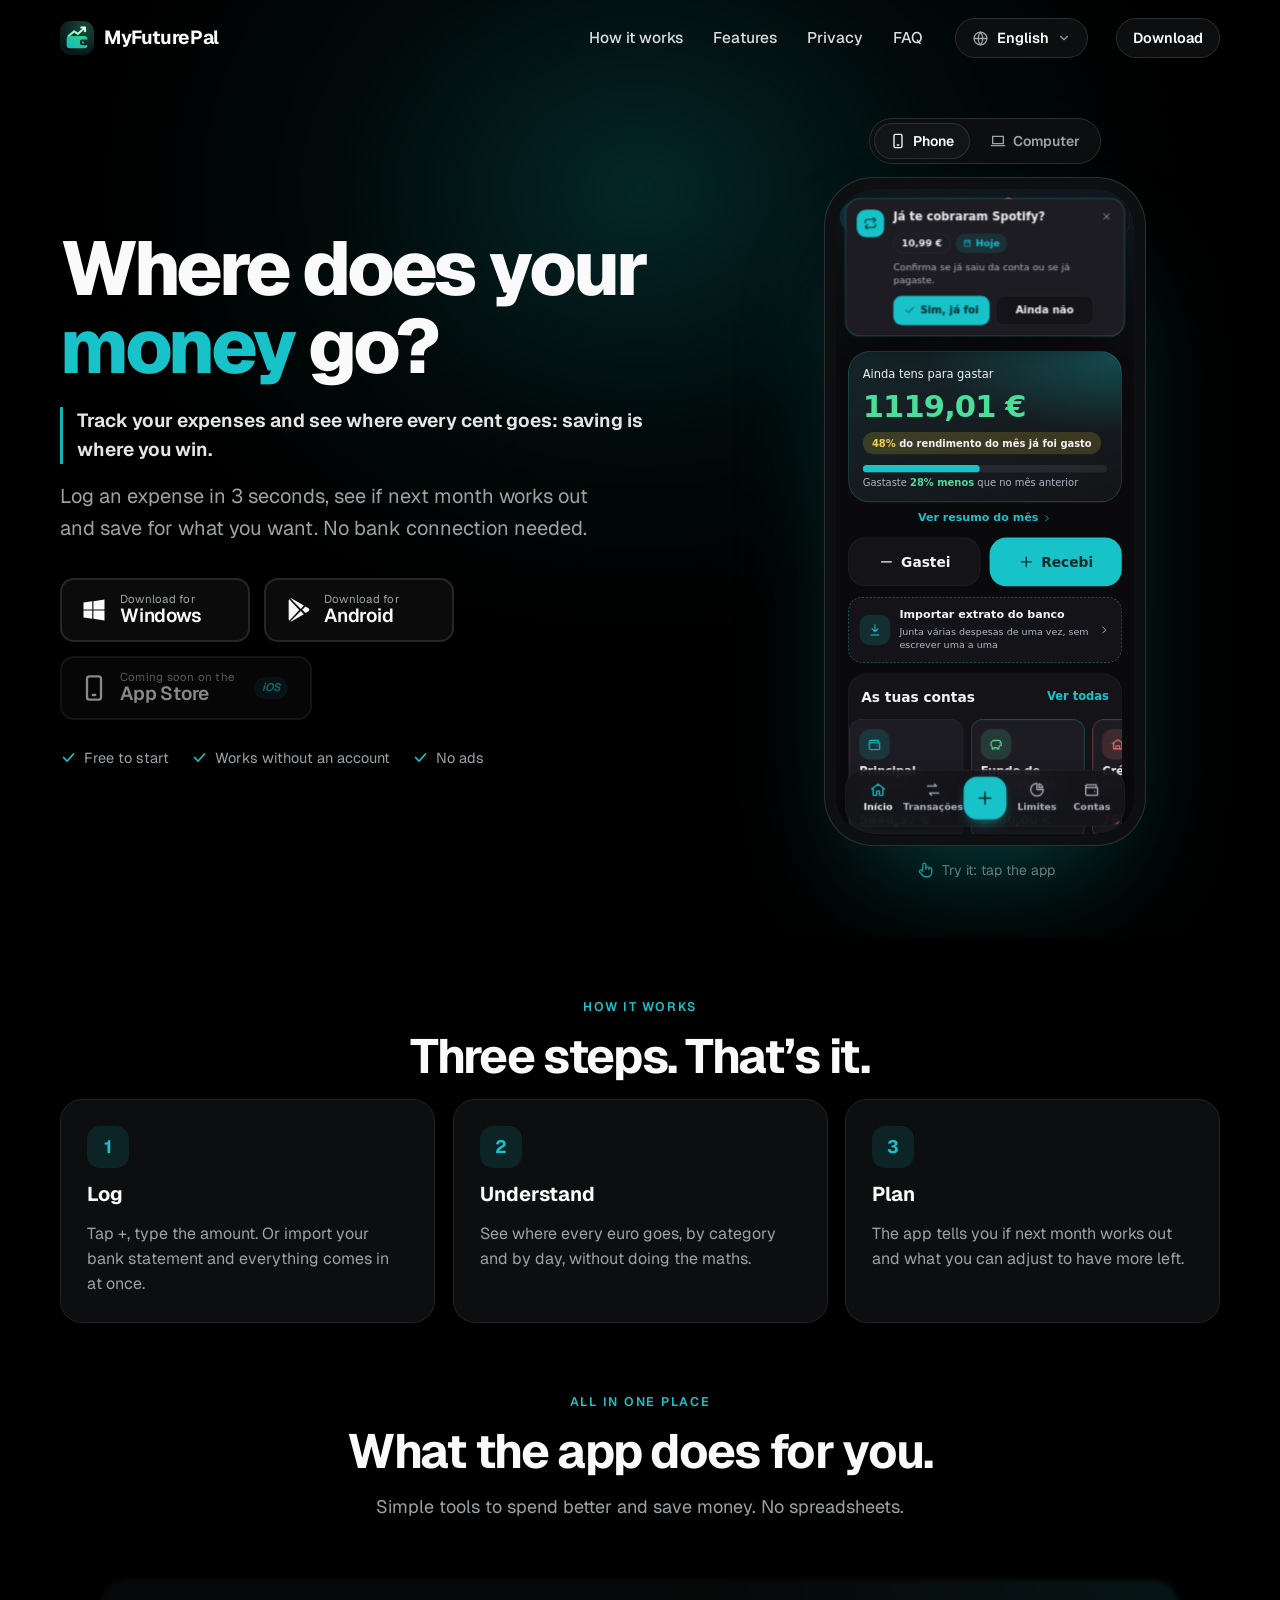
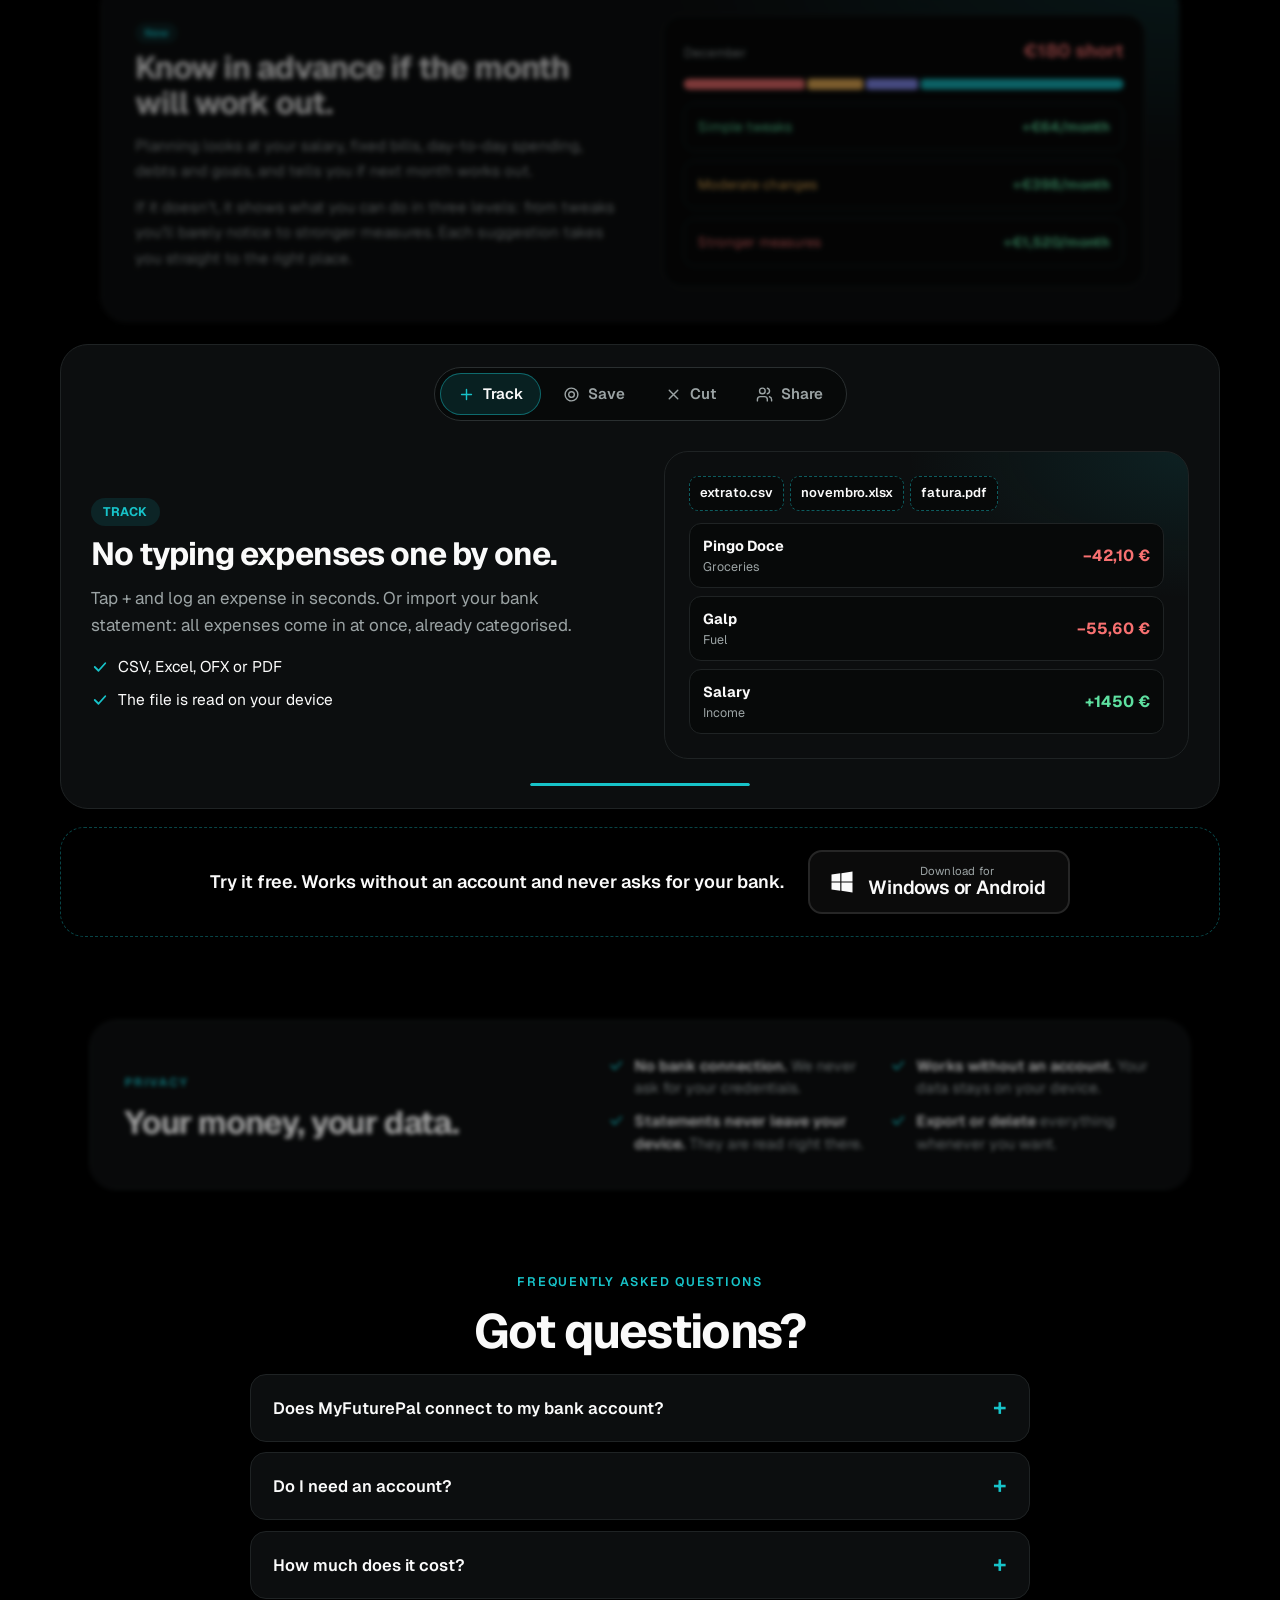
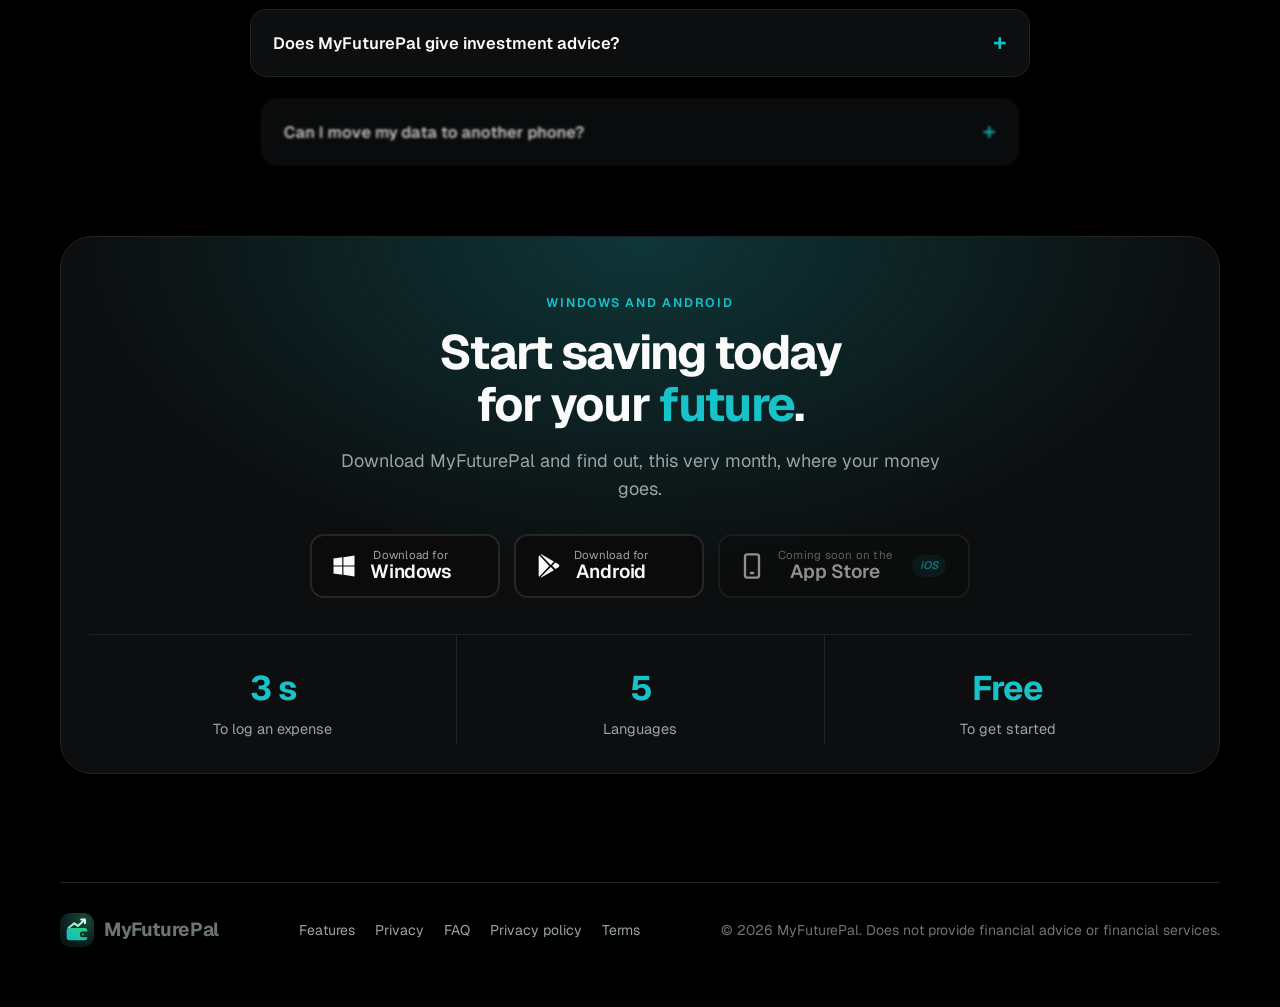
==== commit 892d214a: "Website: política de privacidade e termos de utilização" ====
--- a/index.html
+++ b/index.html
@@ -614,7 +614,7 @@
 <footer>
   <div class="wrap">
     <a class="logo" href="#inicio"><img src="brand/futurepal-icon.svg" alt="" width="30" height="30">MyFuturePal</a>
-    <nav aria-label="Rodapé"><a href="#tudo">Funcionalidades</a><a href="#privacidade">Privacidade</a><a href="#perguntas">Perguntas</a></nav>
+    <nav aria-label="Rodapé"><a href="#tudo">Funcionalidades</a><a href="#privacidade">Privacidade</a><a href="#perguntas">Perguntas</a><a href="privacidade.html">Política de privacidade</a><a href="termos.html">Termos</a></nav>
     <p>© <span id="year">2026</span> MyFuturePal. Não presta aconselhamento nem serviços financeiros.</p>
   </div>
 </footer>
